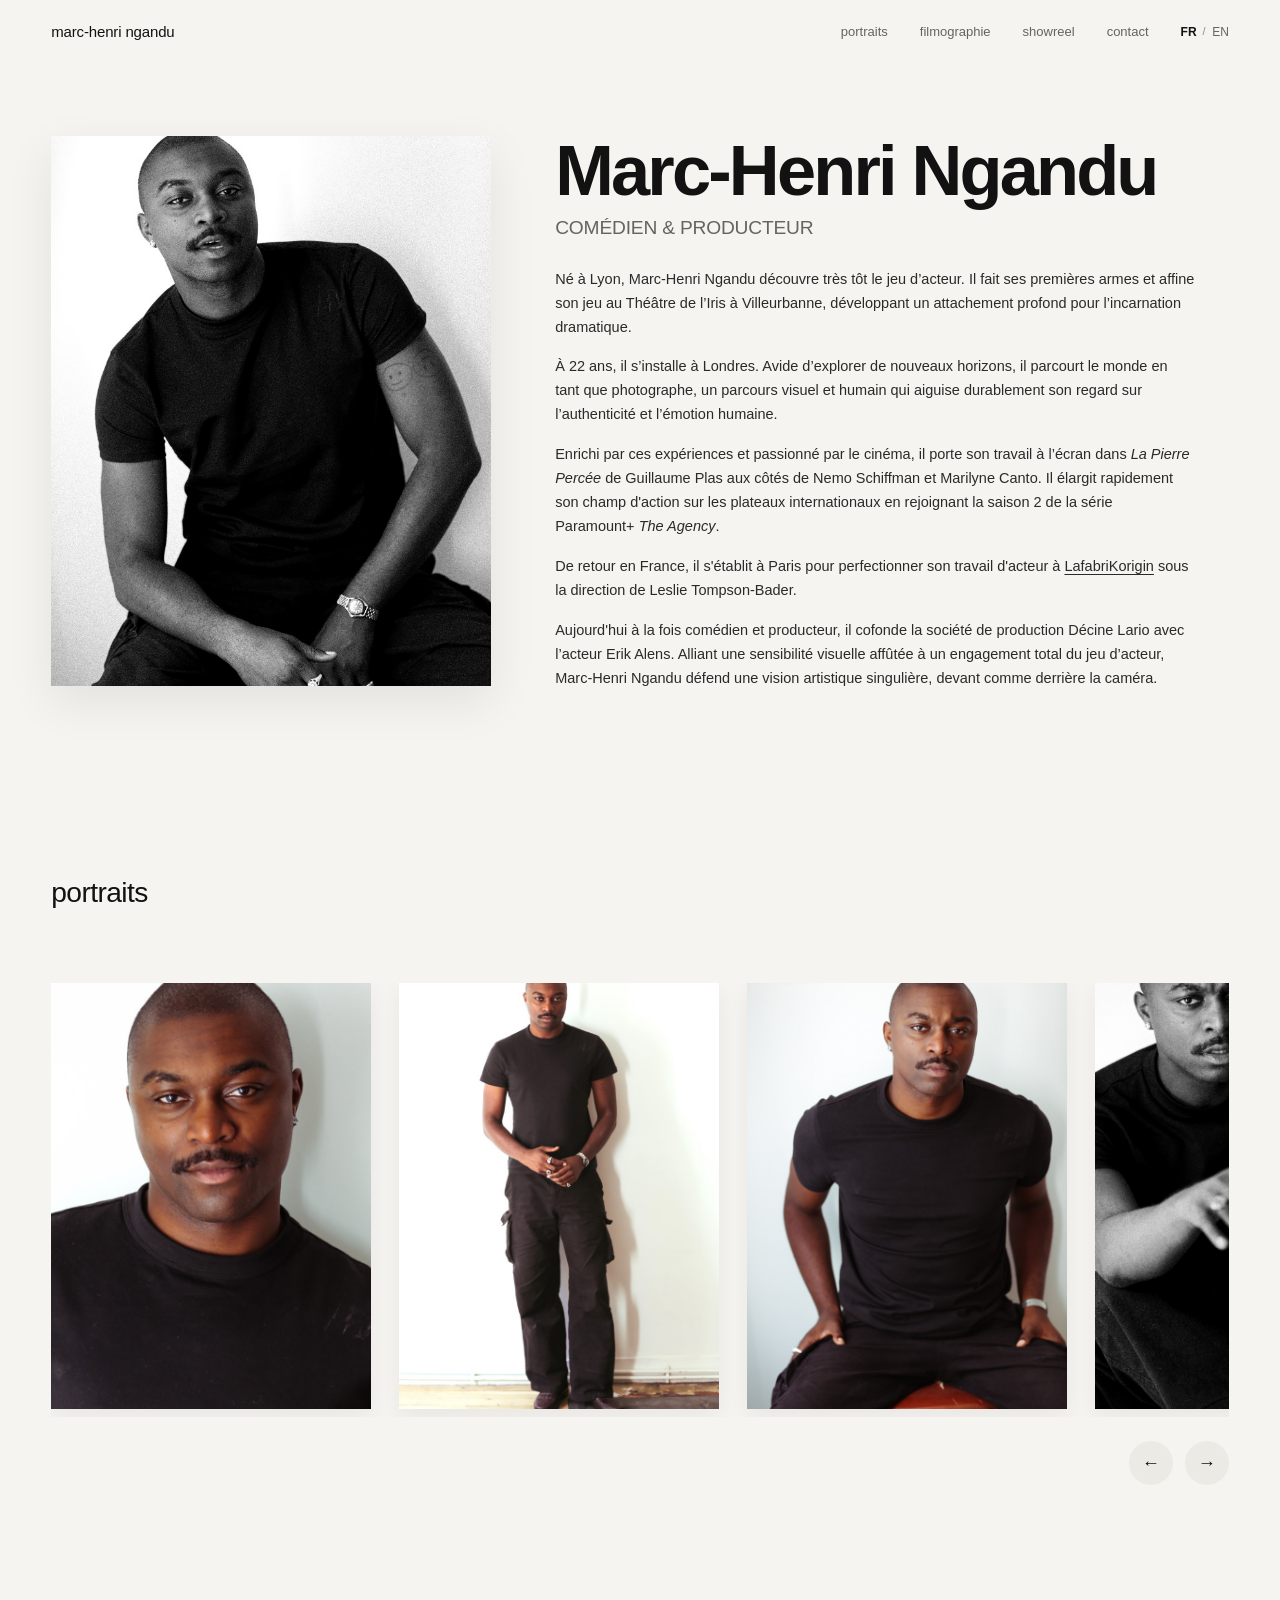
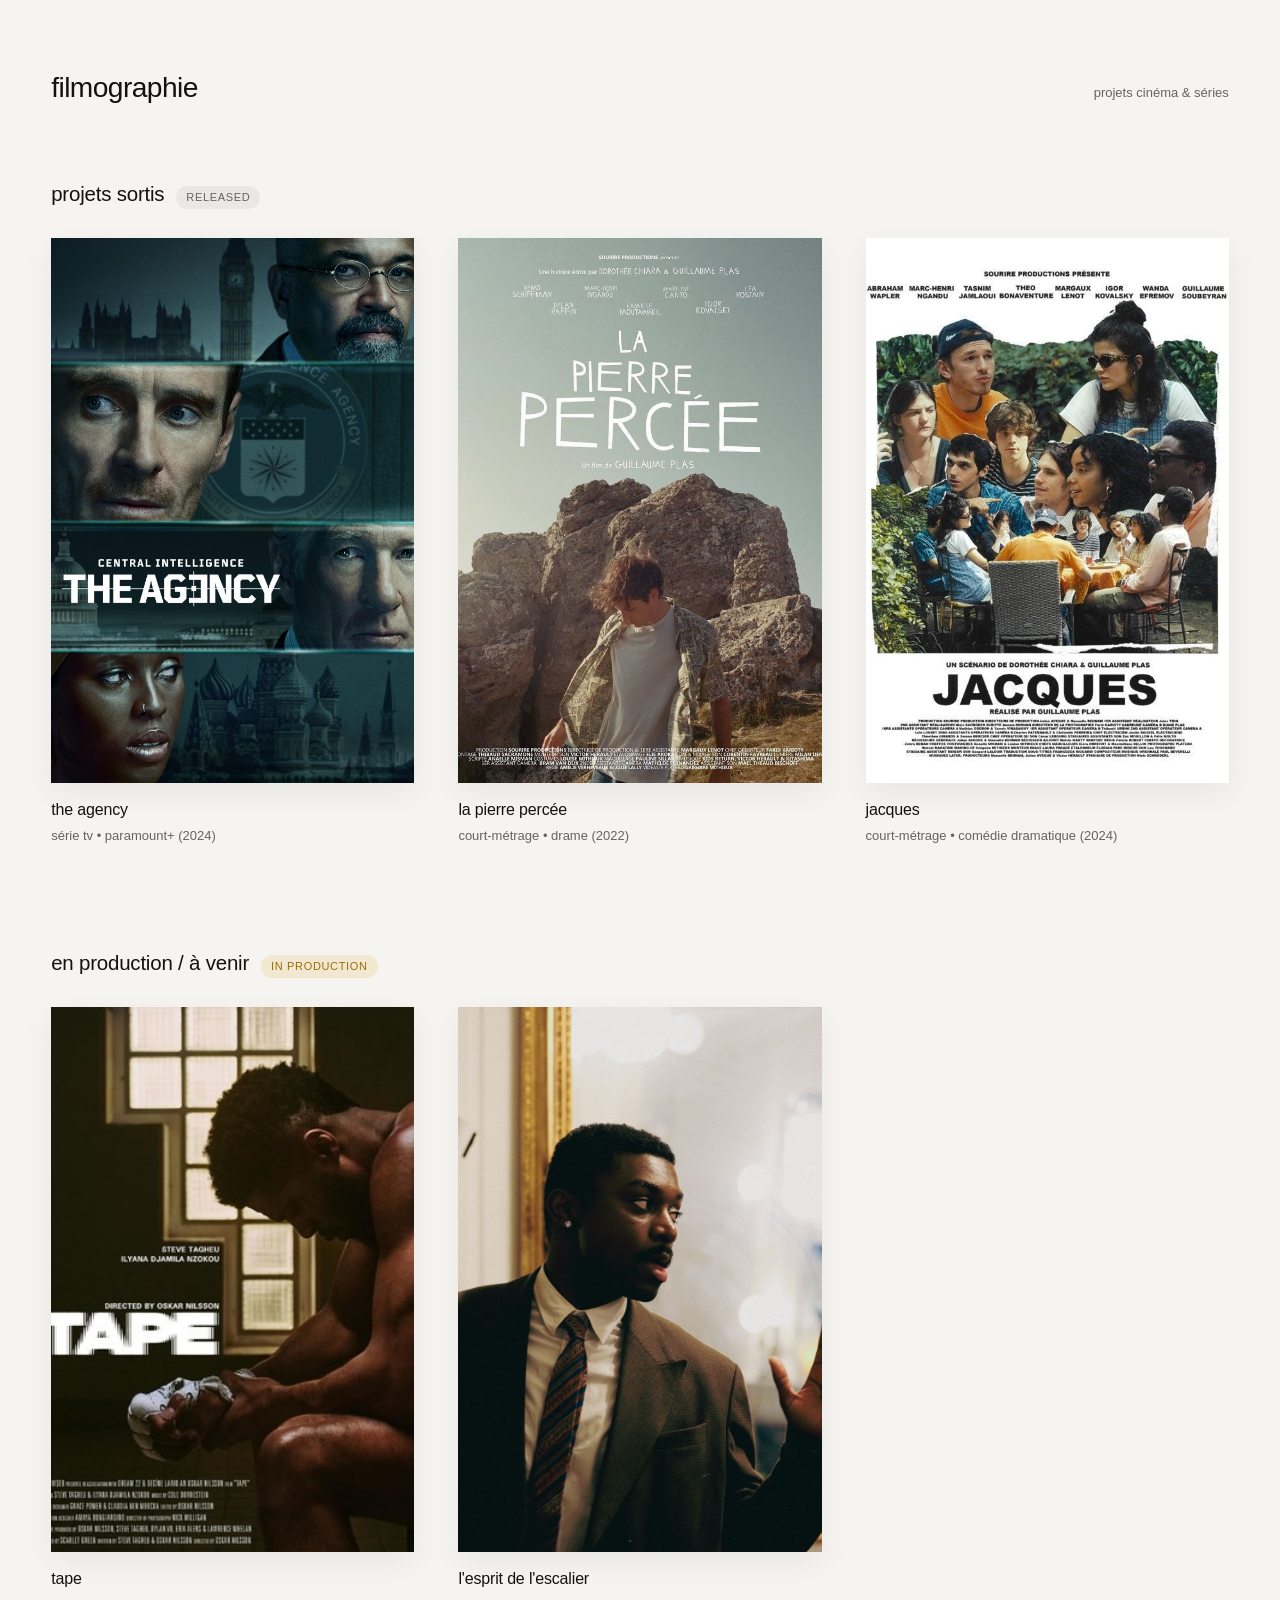
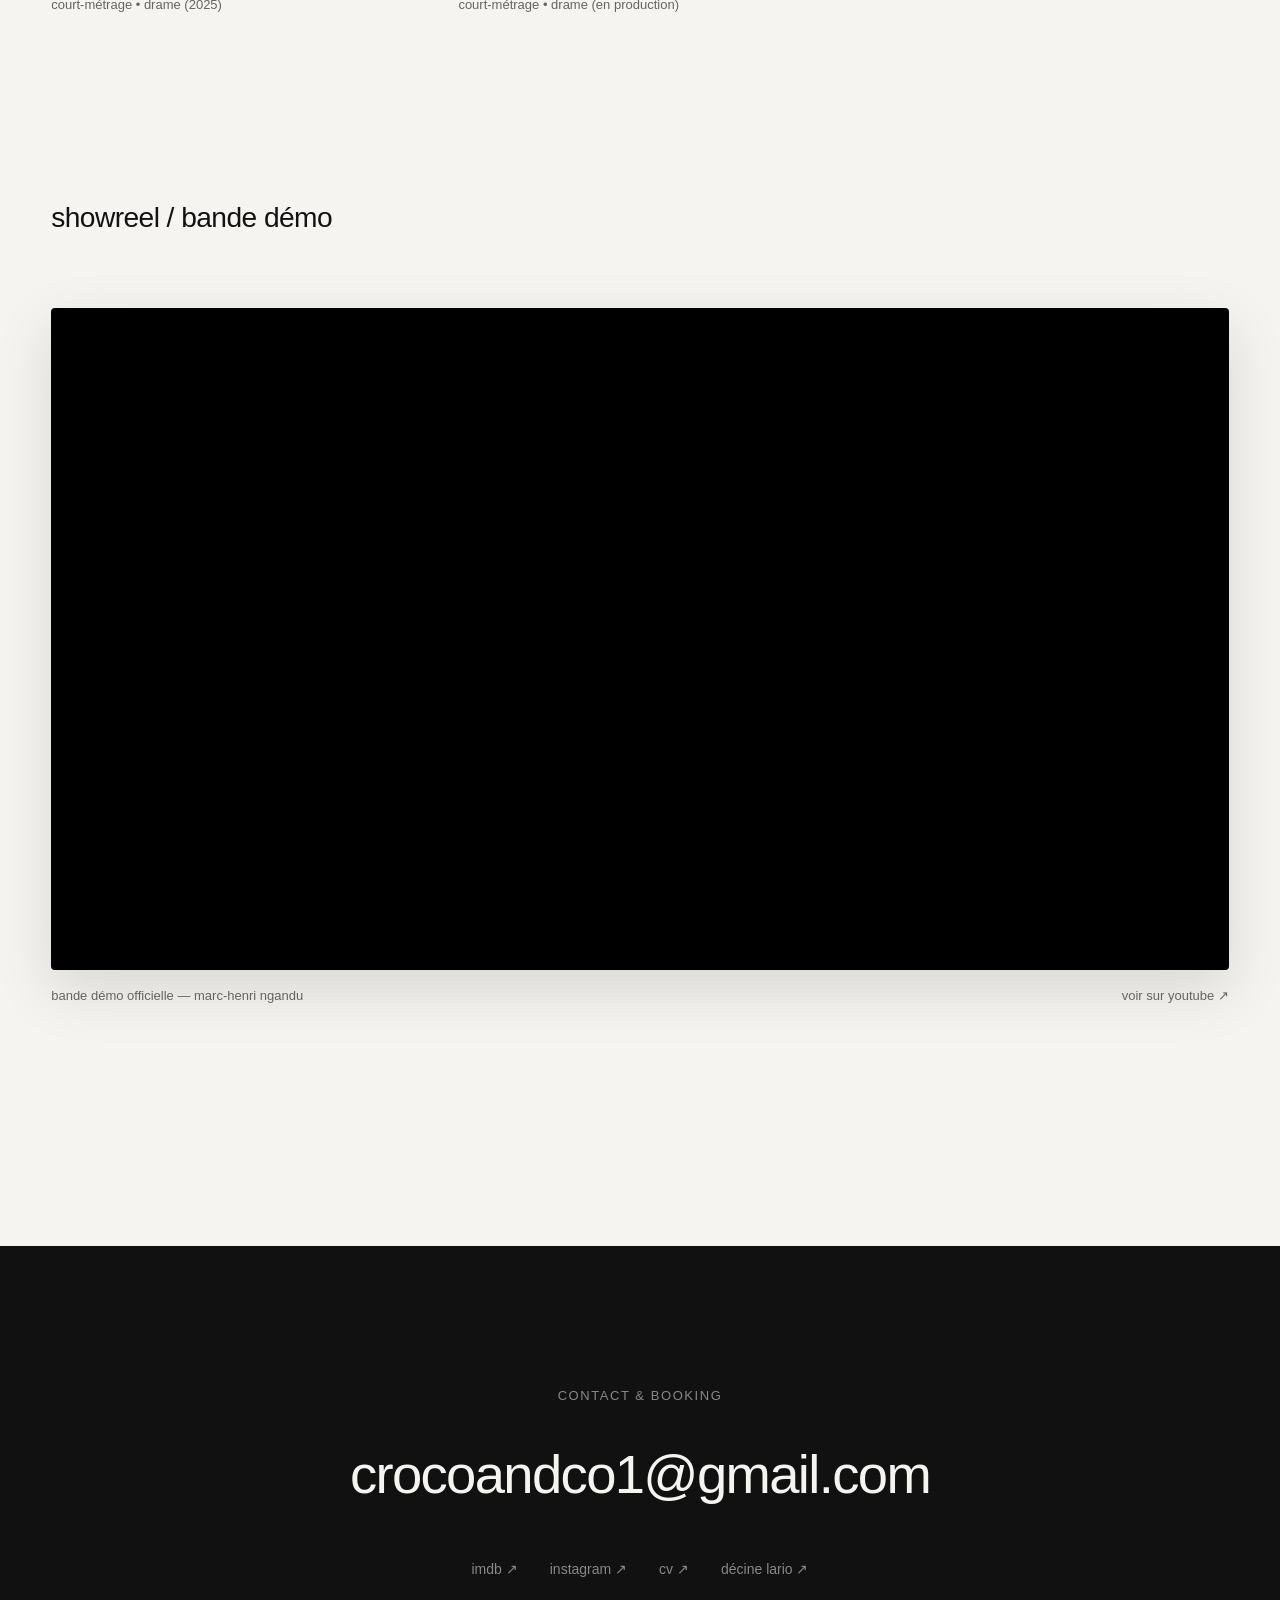
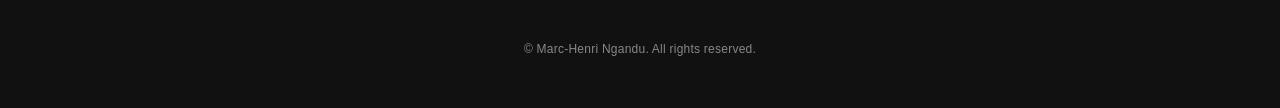
==== index.html @ 5924cd73 "feat: official portfolio Marc-Henri Ngandu - actor & producer" ====
<!DOCTYPE html>
<html lang="fr" dir="ltr">
<head>
  <meta charset="utf-8">
  <meta name="viewport" content="width=device-width, initial-scale=1">
  <title>Marc-Henri Ngandu — Actor &amp; Producer</title>
  <meta name="description" content="Official portfolio of Marc-Henri Ngandu, actor and producer. Based in Paris &amp; London. The Agency (Paramount+), La Pierre Percée, Jacques, Tape, L'esprit de l'escalier.">
  
  <link rel="icon" type="image/jpeg" href="assets/images/portrait-01.jpg">
  <link rel="stylesheet" href="styles.css">
</head>
<body id="top">

  <!-- ====================================================================
       1. NAVIGATION HEADER (Fixe, épurée, cinématique)
       ==================================================================== -->
  <header class="site-header">
    <div class="header-inner">
      <a href="#top" class="site-title">marc-henri ngandu</a>
      
      <nav class="header-nav">
        <a href="#portraits" class="nav-link" data-i18n="nav_portraits">portraits</a>
        <a href="#filmography" class="nav-link" data-i18n="nav_filmography">filmographie</a>
        <a href="#showreel" class="nav-link" data-i18n="nav_showreel">showreel</a>
        <a href="#contact" class="nav-link" data-i18n="nav_contact">contact</a>
        
        <!-- Sélecteur de langue FR / EN Desktop -->
        <div class="lang-switcher" aria-label="Choix de la langue">
          <button type="button" class="lang-btn is-active" id="langFr" aria-label="Passer en Français">FR</button>
          <span class="lang-sep">/</span>
          <button type="button" class="lang-btn" id="langEn" aria-label="Switch to English">EN</button>
        </div>

        <!-- Bouton Burger Mobile -->
        <button type="button" class="burger-menu-btn" id="burgerBtn" aria-label="Ouvrir le menu de navigation" aria-expanded="false">
          <span class="burger-line"></span>
          <span class="burger-line"></span>
          <span class="burger-line"></span>
        </button>
      </nav>
    </div>

    <!-- Menu Plein Écran Mobile (Fond noir texturé centré) -->
    <div class="mobile-nav-overlay" id="mobileNavOverlay" aria-hidden="true">
      <div class="mobile-nav-content">
        <a href="#portraits" class="mobile-nav-link" data-i18n="nav_portraits">portraits</a>
        <a href="#filmography" class="mobile-nav-link" data-i18n="nav_filmography">filmographie</a>
        <a href="#showreel" class="mobile-nav-link" data-i18n="nav_showreel">showreel</a>
        <a href="#contact" class="mobile-nav-link" data-i18n="nav_contact">contact</a>

        <div class="mobile-lang-box" aria-label="Choix de la langue mobile">
          <button type="button" class="mobile-lang-btn is-active" id="mobileLangFr">FR</button>
          <span style="color: rgba(255, 255, 255, 0.3);">/</span>
          <button type="button" class="mobile-lang-btn" id="mobileLangEn">EN</button>
        </div>
      </div>
    </div>
  </header>

  <main class="site-main">

    <!-- ====================================================================
         1. SECTION HERO / PORTRAIT & BIO (Split-Screen 2 colonnes Desktop)
         ==================================================================== -->
    <section class="hero-split-section" id="bio">
      
      <!-- Colonne gauche : Photo portrait principale 01 -->
      <div class="hero-portrait-col">
        <div class="hero-portrait-frame" id="heroMainPortrait" role="button" tabindex="0" aria-label="Agrandir le portrait en plein écran" data-full="assets/images/portrait-01.jpg">
          <img src="assets/images/portrait-01.jpg" alt="Marc-Henri Ngandu — Actor &amp; Producer">
          <span class="hero-portrait-hint" data-i18n="hint_zoom">agrandir ↗</span>
        </div>
      </div>

      <!-- Colonne droite : Titre, sous-titre & Biographie officielle -->
      <div class="hero-bio-col">
        <div class="hero-header-block">
          <h1 class="hero-main-title">Marc-Henri Ngandu</h1>
          <div class="hero-subtitle" id="heroSubtitle" data-i18n="hero_roles">Comédien &amp; Producteur</div>
        </div>

        <div class="hero-bio-text" id="bioTextBlock">
          <p>Né à Lyon, Marc-Henri Ngandu découvre très tôt le jeu d’acteur. Il fait ses premières armes et affine son jeu au Théâtre de l’Iris à Villeurbanne, développant un attachement profond pour l’incarnation dramatique.</p>
          <p>À 22 ans, il s’installe à Londres. Avide d’explorer de nouveaux horizons, il parcourt le monde en tant que photographe, un parcours visuel et humain qui aiguise durablement son regard sur l’authenticité et l’émotion humaine.</p>
          <p>Enrichi par ces expériences et passionné par le cinéma, il porte son travail à l’écran dans <em>La Pierre Percée</em> de Guillaume Plas aux côtés de Nemo Schiffman et Marilyne Canto. Il élargit rapidement son champ d'action sur les plateaux internationaux en rejoignant la saison 2 de la série Paramount+ <em>The Agency</em>.</p>
          <p>De retour en France, il s'établit à Paris pour perfectionner son travail d'acteur à <a href="https://lafabrikorigin.com/" target="_blank" rel="noopener" style="text-decoration: underline; text-underline-offset: 3px;">LafabriKorigin</a> sous la direction de Leslie Tompson-Bader.</p>
          <p>Aujourd'hui à la fois comédien et producteur, il cofonde la société de production Décine Lario avec l’acteur Erik Alens. Alliant une sensibilité visuelle affûtée à un engagement total du jeu d’acteur, Marc-Henri Ngandu défend une vision artistique singulière, devant comme derrière la caméra.</p>
        </div>
      </div>

    </section>

    <!-- ====================================================================
         2. SECTION GALERIE PORTRAITS (Carrousel / Slider horizontal interactif)
         ==================================================================== -->
    <section class="section-container" id="portraits">
      
      <div class="section-header">
        <h2 class="section-title" data-i18n="section_portraits">portraits</h2>
      </div>

      <div class="gallery-carousel-wrapper">
        <div class="carousel-viewport" id="carouselViewport" tabindex="0" role="region" aria-label="Carrousel de photos">
          <div class="carousel-track" id="carouselTrack">
            <!-- Photo 02 -->
            <div class="carousel-card" data-full="assets/images/portrait-02.jpg" role="button" tabindex="0" aria-label="Agrandir le portrait 02">
              <div class="carousel-card-img-box">
                <img src="assets/images/portrait-02.jpg" alt="Marc-Henri Ngandu — Portrait 02" loading="lazy">
              </div>
            </div>
            <!-- Photo 03 -->
            <div class="carousel-card" data-full="assets/images/portrait-03.jpg" role="button" tabindex="0" aria-label="Agrandir le portrait 03">
              <div class="carousel-card-img-box">
                <img src="assets/images/portrait-03.jpg" alt="Marc-Henri Ngandu — Portrait 03" loading="lazy">
              </div>
            </div>
            <!-- Photo 04 -->
            <div class="carousel-card" data-full="assets/images/portrait-04.jpg" role="button" tabindex="0" aria-label="Agrandir le portrait 04">
              <div class="carousel-card-img-box">
                <img src="assets/images/portrait-04.jpg" alt="Marc-Henri Ngandu — Portrait 04" loading="lazy">
              </div>
            </div>
            <!-- Photo 05 -->
            <div class="carousel-card" data-full="assets/images/portrait-05.jpg" role="button" tabindex="0" aria-label="Agrandir le portrait 05">
              <div class="carousel-card-img-box">
                <img src="assets/images/portrait-05.jpg" alt="Marc-Henri Ngandu — Portrait 05" loading="lazy">
              </div>
            </div>
            <!-- Photo 06 -->
            <div class="carousel-card" data-full="assets/images/portrait-06.jpg" role="button" tabindex="0" aria-label="Agrandir le portrait 06">
              <div class="carousel-card-img-box">
                <img src="assets/images/portrait-06.jpg" alt="Marc-Henri Ngandu — Portrait 06" loading="lazy">
              </div>
            </div>
            <!-- Photo 07 -->
            <div class="carousel-card" data-full="assets/images/portrait-07.jpg" role="button" tabindex="0" aria-label="Agrandir le portrait 07">
              <div class="carousel-card-img-box">
                <img src="assets/images/portrait-07.jpg" alt="Marc-Henri Ngandu — Portrait 07" loading="lazy">
              </div>
            </div>
            <!-- Photo 08 -->
            <div class="carousel-card" data-full="assets/images/portrait-08.jpg" role="button" tabindex="0" aria-label="Agrandir le portrait 08">
              <div class="carousel-card-img-box">
                <img src="assets/images/portrait-08.jpg" alt="Marc-Henri Ngandu — Portrait 08" loading="lazy">
              </div>
            </div>
            <!-- Photo 09 -->
            <div class="carousel-card" data-full="assets/images/portrait-09.jpg" role="button" tabindex="0" aria-label="Agrandir le portrait 09">
              <div class="carousel-card-img-box">
                <img src="assets/images/portrait-09.jpg" alt="Marc-Henri Ngandu — Portrait 09" loading="lazy">
              </div>
            </div>
            <!-- Photo 10 -->
            <div class="carousel-card" data-full="assets/images/portrait-10.jpg" role="button" tabindex="0" aria-label="Agrandir le portrait 10">
              <div class="carousel-card-img-box">
                <img src="assets/images/portrait-10.jpg" alt="Marc-Henri Ngandu — Portrait 10" loading="lazy">
              </div>
            </div>
            <!-- Photo 11 -->
            <div class="carousel-card" data-full="assets/images/portrait-11.jpg" role="button" tabindex="0" aria-label="Agrandir le portrait 11">
              <div class="carousel-card-img-box">
                <img src="assets/images/portrait-11.jpg" alt="Marc-Henri Ngandu — Portrait 11" loading="lazy">
              </div>
            </div>
            <!-- Photo 12 -->
            <div class="carousel-card" data-full="assets/images/portrait-12.jpg" role="button" tabindex="0" aria-label="Agrandir le portrait 12">
              <div class="carousel-card-img-box">
                <img src="assets/images/portrait-12.jpg" alt="Marc-Henri Ngandu — Portrait 12" loading="lazy">
              </div>
            </div>
            <!-- Photo 13 -->
            <div class="carousel-card" data-full="assets/images/portrait-13.jpg" role="button" tabindex="0" aria-label="Agrandir le portrait 13">
              <div class="carousel-card-img-box">
                <img src="assets/images/portrait-13.jpg" alt="Marc-Henri Ngandu — Portrait 13" loading="lazy">
              </div>
            </div>
            <!-- Photo 14 -->
            <div class="carousel-card" data-full="assets/images/portrait-14.jpg" role="button" tabindex="0" aria-label="Agrandir le portrait 14">
              <div class="carousel-card-img-box">
                <img src="assets/images/portrait-14.jpg" alt="Marc-Henri Ngandu — Portrait 14" loading="lazy">
              </div>
            </div>
            <!-- Photo 15 -->
            <div class="carousel-card" data-full="assets/images/portrait-15.jpg" role="button" tabindex="0" aria-label="Agrandir le portrait 15">
              <div class="carousel-card-img-box">
                <img src="assets/images/portrait-15.jpg" alt="Marc-Henri Ngandu — Portrait 15" loading="lazy">
              </div>
            </div>
          </div>
        </div>

        <!-- Contrôles du Carrousel : Flèches discrètes -->
        <div class="carousel-controls-bar">
          <div class="carousel-buttons">
            <button type="button" class="carousel-btn" id="carouselPrevBtn" aria-label="Photo précédente">←</button>
            <button type="button" class="carousel-btn" id="carouselNextBtn" aria-label="Photo suivante">→</button>
          </div>
        </div>
      </div>

    </section>

    <!-- ====================================================================
         3. SECTION PROJETS / FILMOGRAPHIE (Released / In Production)
         ==================================================================== -->
    <section class="section-container" id="filmography">
      
      <div class="section-header">
        <h2 class="section-title" data-i18n="section_filmography">filmographie</h2>
        <span class="section-subtitle" data-i18n="subtitle_filmography">projets cinéma &amp; séries</span>
      </div>

      <div class="filmography-subsections">

        <!-- 3.A PROJETS SORTIS (RELEASED) -->
        <div class="film-subsection">
          <div class="film-subsection-header">
            <h3 class="film-subsection-title" data-i18n="group_released">projets sortis</h3>
            <span class="film-subsection-badge">released</span>
          </div>

          <div class="projects-grid">
            
            <!-- Projet 1 : The Agency -->
            <article class="project-card" 
                     data-id="the-agency"
                     data-full="assets/images/the-agency.jpg"
                     role="button"
                     tabindex="0"
                     aria-label="Ouvrir les détails de The Agency">
              <div class="project-poster-wrap">
                <img src="assets/images/the-agency.jpg" alt="The Agency — Paramount+" loading="lazy">
                <div class="project-card-overlay">
                  <span class="project-overlay-view-btn" data-i18n="view_project">détails du projet ↗</span>
                </div>
              </div>
              <div class="project-card-info">
                <h4 class="project-card-title">the agency</h4>
                <div class="project-card-meta" data-i18n="agency_meta">série tv • paramount+ (2024)</div>
              </div>
            </article>

            <!-- Projet 2 : La Pierre Percée -->
            <article class="project-card" 
                     data-id="la-pierre-percee"
                     data-full="assets/images/la-pierre-percee.jpg"
                     role="button"
                     tabindex="0"
                     aria-label="Ouvrir les détails de La Pierre Percée">
              <div class="project-poster-wrap">
                <img src="assets/images/la-pierre-percee.jpg" alt="La Pierre Percée — Guillaume Plas" loading="lazy">
                <div class="project-card-overlay">
                  <span class="project-overlay-view-btn" data-i18n="view_project">détails du projet ↗</span>
                </div>
              </div>
              <div class="project-card-info">
                <h4 class="project-card-title">la pierre percée</h4>
                <div class="project-card-meta" data-i18n="pierre_meta">court-métrage • drame (2022)</div>
              </div>
            </article>

            <!-- Projet 3 : Jacques -->
            <article class="project-card" 
                     data-id="jacques"
                     data-full="assets/images/jacques.jpg"
                     role="button"
                     tabindex="0"
                     aria-label="Ouvrir les détails de Jacques">
              <div class="project-poster-wrap">
                <img src="assets/images/jacques.jpg" alt="Jacques — Guillaume Plas" loading="lazy">
                <div class="project-card-overlay">
                  <span class="project-overlay-view-btn" data-i18n="view_project">détails du projet ↗</span>
                </div>
              </div>
              <div class="project-card-info">
                <h4 class="project-card-title">jacques</h4>
                <div class="project-card-meta" data-i18n="jacques_meta">court-métrage • comédie dramatique (2024)</div>
              </div>
            </article>

          </div>
        </div>

        <!-- 3.B PROJETS EN PRODUCTION (IN PRODUCTION / À VENIR) -->
        <div class="film-subsection">
          <div class="film-subsection-header">
            <h3 class="film-subsection-title" data-i18n="group_in_prod">en production / à venir</h3>
            <span class="film-subsection-badge badge-in-prod">in production</span>
          </div>

          <div class="projects-grid">

            <!-- Projet 4 : Tape -->
            <article class="project-card" 
                     data-id="tape"
                     data-full="assets/images/tape.jpg"
                     role="button"
                     tabindex="0"
                     aria-label="Ouvrir les détails de Tape">
              <div class="project-poster-wrap">
                <img src="assets/images/tape.jpg" alt="Tape — Oskar Nilsson" loading="lazy">
                <div class="project-card-overlay">
                  <span class="project-overlay-view-btn" data-i18n="view_project">détails du projet ↗</span>
                </div>
              </div>
              <div class="project-card-info">
                <h4 class="project-card-title">tape</h4>
                <div class="project-card-meta" data-i18n="tape_meta">court-métrage • drame (2025)</div>
              </div>
            </article>

            <!-- Projet 5 : L'esprit de l'escalier -->
            <article class="project-card" 
                     data-id="esprit-escalier"
                     data-full="assets/images/affiche-esprit-de-escalier.jpg"
                     role="button"
                     tabindex="0"
                     aria-label="Ouvrir les détails de L'esprit de l'escalier">
              <div class="project-poster-wrap">
                <img src="assets/images/affiche-esprit-de-escalier.jpg" alt="L'esprit de l'escalier — Ulysse Josselin" loading="lazy">
                <div class="project-card-overlay">
                  <span class="project-overlay-view-btn" data-i18n="view_project">détails du projet ↗</span>
                </div>
              </div>
              <div class="project-card-info">
                <h4 class="project-card-title">l'esprit de l'escalier</h4>
                <div class="project-card-meta" data-i18n="esprit_meta">court-métrage • drame (en production)</div>
              </div>
            </article>

          </div>
        </div>

      </div>

    </section>

    <!-- ====================================================================
         4. SECTION SHOWREEL / BANDE DÉMO (Lecteur vidéo 16:9 responsive)
         ==================================================================== -->
    <section class="section-container" id="showreel">
      
      <div class="section-header">
        <h2 class="section-title" data-i18n="section_showreel">showreel / bande démo</h2>
      </div>

      <div class="showreel-container">
        <div class="showreel-frame">
          <iframe 
            src="https://www.youtube-nocookie.com/embed/iYLkJ9MBk0Y?controls=1&modestbranding=1&rel=0" 
            title="Marc-Henri Ngandu — Showreel / Bande Démo" 
            allow="accelerometer; autoplay; clipboard-write; encrypted-media; gyroscope; picture-in-picture" 
            allowfullscreen>
          </iframe>
        </div>
        <div class="showreel-caption">
          <span data-i18n="showreel_sub">bande démo officielle — marc-henri ngandu</span>
          <a href="https://www.youtube.com/watch?v=iYLkJ9MBk0Y" target="_blank" rel="noopener" data-i18n="view_youtube">voir sur youtube ↗</a>
        </div>
      </div>

    </section>

  </main>

  <!-- ====================================================================
       5. PIED DE PAGE / CONTACT (Footer Contrasté & Minimaliste)
       ==================================================================== -->
  <footer class="site-footer" id="contact">
    <div class="footer-inner-centered">
      
      <div class="footer-contact-title" data-i18n="footer_contact">contact &amp; booking</div>
      
      <a href="mailto:crocoandco1@gmail.com" class="footer-email-link">crocoandco1@gmail.com</a>
      
      <div class="footer-social-links">
        <a href="https://www.imdb.com/fr/name/nm13514283/" target="_blank" rel="noopener" class="footer-social-link">imdb ↗</a>
        <a href="https://www.instagram.com/marckenrii" target="_blank" rel="noopener" class="footer-social-link">instagram ↗</a>
        <a href="assets/cv-marc-henri-ngandu-fr.pdf" target="_blank" rel="noopener" class="footer-social-link" id="footerCvLink" data-i18n="footer_cv">cv ↗</a>
        <a href="https://decinelario.com" target="_blank" rel="noopener" class="footer-social-link">décine lario ↗</a>
      </div>

      <div class="footer-copyright">
        © Marc-Henri Ngandu. All rights reserved.
      </div>

    </div>
  </footer>

  <!-- ====================================================================
       MODAL / DRAWER LATÉRAL DE PROJET (Détails complets au clic)
       ==================================================================== -->
  <div class="project-drawer-overlay" id="projectDrawerOverlay" aria-hidden="true">
    <aside class="project-drawer" id="projectDrawer" role="dialog" aria-modal="true" aria-labelledby="drawerTitle">
      
      <div class="drawer-header">
        <span class="drawer-status-tag" id="drawerBadge">released</span>
        <button type="button" class="drawer-close-btn" id="drawerCloseBtn" aria-label="Fermer le volet">
          <span>✕</span>
          <span data-i18n="close_btn">fermer</span>
        </button>
      </div>

      <div class="drawer-content">
        <div class="drawer-poster-frame">
          <img src="" alt="" id="drawerImg">
        </div>

        <div>
          <h3 class="drawer-title" id="drawerTitle">the agency</h3>
        </div>

        <div class="drawer-details-list">
          <div class="drawer-detail-item">
            <span class="drawer-detail-label" data-i18n="label_role">rôle / personnage</span>
            <span class="drawer-detail-value" id="drawerRole"></span>
          </div>

          <div class="drawer-detail-item">
            <span class="drawer-detail-label" data-i18n="label_format">format &amp; genre</span>
            <span class="drawer-detail-value" id="drawerFormat"></span>
          </div>

          <div class="drawer-detail-item">
            <span class="drawer-detail-label" data-i18n="label_director">réalisation &amp; prod.</span>
            <span class="drawer-detail-value" id="drawerDirector"></span>
          </div>

          <div class="drawer-detail-item">
            <span class="drawer-detail-label" data-i18n="label_cast">distribution</span>
            <span class="drawer-detail-value" id="drawerCast"></span>
          </div>

          <div class="drawer-detail-item">
            <span class="drawer-detail-label" data-i18n="label_status">statut / sortie</span>
            <span class="drawer-detail-value" id="drawerStatus"></span>
          </div>
        </div>

        <div class="drawer-synopsis-section">
          <div class="drawer-synopsis-label" data-i18n="label_synopsis">synopsis &amp; note</div>
          <p class="drawer-synopsis-text" id="drawerSynopsis"></p>
        </div>
      </div>

    </aside>
  </div>

  <!-- ====================================================================
       PHOTO LIGHTBOX MODAL (Plein écran épuré avec croix de fermeture et navigation carrousel)
       ==================================================================== -->
  <div class="photo-lightbox-modal" id="photoLightboxModal" aria-hidden="true">
    <button type="button" class="photo-lightbox-close-btn" id="closePhotoLightboxBtn" aria-label="Fermer la photo">
      <svg width="24" height="24" viewBox="0 0 24 24" fill="none" stroke="currentColor" stroke-width="1.8" stroke-linecap="round" stroke-linejoin="round">
        <line x1="18" y1="6" x2="6" y2="18"></line>
        <line x1="6" y1="6" x2="18" y2="18"></line>
      </svg>
    </button>

    <!-- Boutons Flèches Précédent / Suivant (affichés uniquement pour le carrousel) -->
    <button type="button" class="photo-lightbox-nav-btn photo-lightbox-prev-btn" id="lightboxPrevBtn" aria-label="Photo précédente">←</button>
    <button type="button" class="photo-lightbox-nav-btn photo-lightbox-next-btn" id="lightboxNextBtn" aria-label="Photo suivante">→</button>

    <div class="photo-lightbox-content" id="photoLightboxContent">
      <img src="" alt="Marc-Henri Ngandu" class="photo-lightbox-img" id="photoLightboxImg">
    </div>
  </div>

  <!-- Interaction Scripts & Multilingue (FR / EN) -->
  <script>
    document.addEventListener("DOMContentLoaded", () => {

      // ----------------------------------------------------
      // ÉLÉMENTS DU DOM
      // ----------------------------------------------------
      const drawerOverlay = document.getElementById("projectDrawerOverlay");
      const drawerCloseBtn = document.getElementById("drawerCloseBtn");
      const drawerImg = document.getElementById("drawerImg");
      const drawerTitle = document.getElementById("drawerTitle");
      const drawerRole = document.getElementById("drawerRole");
      const drawerFormat = document.getElementById("drawerFormat");
      const drawerDirector = document.getElementById("drawerDirector");
      const drawerCast = document.getElementById("drawerCast");
      const drawerStatus = document.getElementById("drawerStatus");
      const drawerBadge = document.getElementById("drawerBadge");
      const drawerSynopsis = document.getElementById("drawerSynopsis");

      const photoLightboxModal = document.getElementById("photoLightboxModal");
      const photoLightboxImg = document.getElementById("photoLightboxImg");
      const closePhotoLightboxBtn = document.getElementById("closePhotoLightboxBtn");

      let activeProjectId = null;

      // ----------------------------------------------------
      // DONNÉES BILINGUES (FR / EN)
      // ----------------------------------------------------
      const TRANSLATIONS = {
        fr: {
          hero_roles: "Comédien & Producteur",
          nav_portraits: "portraits",
          nav_filmography: "filmographie",
          nav_showreel: "showreel",
          nav_contact: "contact",
          hint_zoom: "agrandir ↗",
          section_portraits: "portraits",
          section_filmography: "filmographie",
          subtitle_filmography: "projets cinéma & séries",
          group_released: "projets sortis",
          group_in_prod: "en production / à venir",
          view_project: "détails du projet ↗",
          section_showreel: "showreel / bande démo",
          showreel_sub: "bande démo officielle — marc-henri ngandu",
          view_youtube: "voir sur youtube ↗",
          footer_contact: "contact & booking",
          footer_cv: "cv ↗",
          cv_href: "assets/cv-marc-henri-ngandu-fr.pdf",
          close_btn: "fermer",
          label_role: "rôle / personnage",
          label_format: "format & genre",
          label_director: "réalisation & prod.",
          label_cast: "distribution",
          label_status: "statut / sortie",
          label_synopsis: "synopsis & note",
          agency_meta: "série tv • paramount+ (2024)",
          pierre_meta: "court-métrage • drame (2022)",
          jacques_meta: "court-métrage • comédie dramatique (2024)",
          tape_meta: "court-métrage • drame (2025)",
          esprit_meta: "court-métrage • drame (en production)",
          bio_paragraphs: [
            "Né à Lyon, Marc-Henri Ngandu découvre très tôt le jeu d’acteur. Il fait ses premières armes et affine son jeu au Théâtre de l’Iris à Villeurbanne, développant un attachement profond pour l’incarnation dramatique.",
            "À 22 ans, il s’installe à Londres. Avide d’explorer de nouveaux horizons, il parcourt le monde en tant que photographe, un parcours visuel et humain qui aiguise durablement son regard sur l’authenticité et l’émotion humaine.",
            "Enrichi par ces expériences et passionné par le cinéma, il porte son travail à l’écran dans <em>La Pierre Percée</em> de Guillaume Plas aux côtés de Nemo Schiffman et Marilyne Canto. Il élargit rapidement son champ d'action sur les plateaux internationaux en rejoignant la saison 2 de la série Paramount+ <em>The Agency</em>.",
            "De retour en France, il s'établit à Paris pour perfectionner son travail d'acteur à <a href='https://lafabrikorigin.com/' target='_blank' rel='noopener' style='text-decoration: underline; text-underline-offset: 3px;'>LafabriKorigin</a> sous la direction de Leslie Tompson-Bader.",
            "Aujourd'hui à la fois comédien et producteur, il cofonde la société de production Décine Lario avec l’acteur Erik Alens. Alliant une sensibilité visuelle affûtée à un engagement total du jeu d’acteur, Marc-Henri Ngandu défend une vision artistique singulière, devant comme derrière la caméra."
          ]
        },
        en: {
          hero_roles: "Actor & Producer",
          nav_portraits: "portraits",
          nav_filmography: "filmography",
          nav_showreel: "showreel",
          nav_contact: "contact",
          hint_zoom: "expand ↗",
          section_portraits: "portraits",
          section_filmography: "filmography",
          subtitle_filmography: "film & television projects",
          group_released: "released projects",
          group_in_prod: "in production / upcoming",
          view_project: "project details ↗",
          section_showreel: "showreel / demo reel",
          showreel_sub: "official demo reel — marc-henri ngandu",
          view_youtube: "watch on youtube ↗",
          footer_contact: "contact & booking",
          footer_cv: "resume ↗",
          cv_href: "assets/resume-marc-henri-ngandu-en.pdf",
          close_btn: "close",
          label_role: "role / character",
          label_format: "format & genre",
          label_director: "director & prod.",
          label_cast: "cast",
          label_status: "status / release",
          label_synopsis: "synopsis & director's note",
          agency_meta: "tv series • paramount+ (2024)",
          pierre_meta: "short film • drama (2022)",
          jacques_meta: "short film • dramatic comedy (2024)",
          tape_meta: "short film • drama (2025)",
          esprit_meta: "short film • drama (in production)",
          bio_paragraphs: [
            "Born in Lyon, France, Marc-Henri Ngandu discovered the performing arts at an early age. He took his first steps and refined his craft at the Théâtre de l’Iris in Villeurbanne, developing a deep devotion to dramatic storytelling and performance.",
            "At the age of 22, he moved to London. Eager to explore new perspectives, he traveled the world working as a photographer, a visual and human journey that permanently sharpened his eye for authenticity and human emotion.",
            "Enriched by these experiences and fueled by a passion for cinema, he brought his craft to the screen in Guillaume Plas’s <em>La Pierre Percée</em>, starring alongside Nemo Schiffman and Marilyne Canto. He quickly expanded his reach to international sets by joining Season 2 of the Paramount+ series <em>The Agency</em>.",
            "Upon returning to France, he based himself in Paris to further hone his acting at <a href='https://lafabrikorigin.com/' target='_blank' rel='noopener' style='text-decoration: underline; text-underline-offset: 3px;'>LafabriKorigin</a> under the mentorship of Leslie Tompson-Bader.",
            "Now both an actor and producer, he co-founded the production company Décine Lario with fellow actor Erik Alens. Blending his keen visual sensibility with dedicated screen craft, Marc-Henri Ngandu champions a distinct artistic vision, both in front of and behind the camera."
          ]
        }
      };

      // DONNÉES DES PROJETS
      const PROJECTS_DATA = {
        "the-agency": {
          fr: {
            title: "The Agency",
            role: "AU Soldier (2 épisodes)",
            format: "Série TV (Saison 2) • Drame, Thriller, Espionnage",
            director: "Paramount+ / Showtime • George Clooney & Grant Heslov",
            cast: "Michael Fassbender, Richard Gere, Jeffrey Wright, Jodie Turner-Smith, Marc-Henri Ngandu",
            status: "Sorti en 2024",
            badge: "Released",
            synopsis: "Suivez un monde d'intrigues et de subterfuges encore plus profonds, avec des personnages qui mènent leurs propres batailles tout en luttant contre des menaces existentielles pour la nation et le monde."
          },
          en: {
            title: "The Agency",
            role: "AU Soldier (2 episodes)",
            format: "TV Series (Season 2) • Drama, Thriller, Espionage",
            director: "Paramount+ / Showtime • George Clooney & Grant Heslov",
            cast: "Michael Fassbender, Richard Gere, Jeffrey Wright, Jodie Turner-Smith, Marc-Henri Ngandu",
            status: "Released in 2024",
            badge: "Released",
            synopsis: "Follow a deeper world of intrigue and subterfuge, where characters fight their own battles while confronting existential threats to the nation and the world."
          }
        },
        "la-pierre-percee": {
          fr: {
            title: "La Pierre Percée",
            role: "Joseph (rôle principal)",
            format: "Court-métrage (24 min) • Drame",
            director: "Réal. Guillaume Plas • Sourire Productions",
            cast: "Nemo Schiffman, Marilyne Canto, Marc-Henri Ngandu",
            status: "Sorti en 2022",
            badge: "Released",
            synopsis: "Après une année passée à Paris, Slim, ayant raté ses concours, se voit forcé de rentrer dans son petit village en Isère. Il y retrouve Joseph, son meilleur ami, qui a mal vécu le départ de ce dernier. Les retrouvailles sont difficiles. Sous la chaleur de l’été, entre les non-dits et les rêves déçus, la tension monte."
          },
          en: {
            title: "La Pierre Percée",
            role: "Joseph (Lead Role)",
            format: "Short Film (24 min) • Drama",
            director: "Dir. Guillaume Plas • Sourire Productions",
            cast: "Nemo Schiffman, Marilyne Canto, Marc-Henri Ngandu",
            status: "Released in 2022",
            badge: "Released",
            synopsis: "After a year in Paris and failing his entrance exams, Slim is forced to return to his small village in Isère. There he reunites with Joseph, his best friend, who took his departure poorly. Reunions prove difficult. In the summer heat, unspoken grievances and broken ambitions make tensions mount."
          }
        },
        "jacques": {
          fr: {
            title: "Jacques",
            role: "Paul",
            format: "Court-métrage • Comédie dramatique",
            director: "Réal. Guillaume Plas • Sourire Productions",
            cast: "Marc-Henri Ngandu, Théo Augier, Abraham Wapler, Tasnim Jamlaoui, Margaux Lenot, Igor Kovalsky, Wanda Efremov, Guillaume Soubeyran",
            status: "Sorti en 2024",
            badge: "Released",
            synopsis: "Une bande de jeunes se retrouve le temps d’un week-end pour avancer sur leurs projets respectifs dans le milieu du cinéma. Quand l’un d’entre eux reçoit une réponse positive d’une bourse pour développer son projet, l’équilibre déjà instable des relations va s’effondrer."
          },
          en: {
            title: "Jacques",
            role: "Paul",
            format: "Short Film • Dramatic Comedy",
            director: "Dir. Guillaume Plas • Sourire Productions",
            cast: "Marc-Henri Ngandu, Théo Augier, Abraham Wapler, Tasnim Jamlaoui, Margaux Lenot, Igor Kovalsky, Wanda Efremov, Guillaume Soubeyran",
            status: "Released in 2024",
            badge: "Released",
            synopsis: "A close circle of young filmmakers gathers for a weekend to work on their respective cinema projects. When one receives funding approval for his script, fragile balances collapse under underlying rivalry and ambition."
          }
        },
        "tape": {
          fr: {
            title: "Tape",
            role: "Sous Chef",
            format: "Court-métrage • Drame",
            director: "Réal. Oskar Nilsson • Path 22 & ill Advised / Décine Lario",
            cast: "Marc-Henri Ngandu, Steve Tagheu, Ilyana Djamila Nzokou",
            status: "En production (2025)",
            badge: "In Production",
            synopsis: "Un père célibataire qui se prépare à défendre son titre de champion du monde de kick-boxing va tout risquer pour une audition qui pourrait changer sa vie."
          },
          en: {
            title: "Tape",
            role: "Sous Chef",
            format: "Short Film • Drama",
            director: "Dir. Oskar Nilsson • Path 22 & ill Advised / Décine Lario",
            cast: "Marc-Henri Ngandu, Steve Tagheu, Ilyana Djamila Nzokou",
            status: "In Production (2025)",
            badge: "In Production",
            synopsis: "A single father preparing to defend his world kick-boxing champion title risks everything for a life-altering casting audition."
          }
        },
        "esprit-escalier": {
          fr: {
            title: "L'esprit de l'escalier",
            role: "Oscar",
            format: "Court-métrage • Drame",
            director: "Réal. Ulysse Josselin",
            cast: "Marc-Henri Ngandu, Margaux Lenot, Galice Cassagnes, Alix Gavoille",
            status: "En production",
            badge: "In Production",
            synopsis: "Le temps d'une nuit, dans un vaste appartement parisien, une bande de potes issus d'un milieu privilégié se retrouve pour une soirée où tout semble permis : ironie, provocations, faux débats politiques et règlements de comptes."
          },
          en: {
            title: "L'esprit de l'escalier",
            role: "Oscar",
            format: "Short Film • Drama",
            director: "Dir. Ulysse Josselin",
            cast: "Marc-Henri Ngandu, Margaux Lenot, Galice Cassagnes, Alix Gavoille",
            status: "In Production",
            badge: "In Production",
            synopsis: "Over the course of a night in a sprawling Parisian apartment, a circle of friends from privileged backgrounds gather for an evening where everything seems permitted: irony, provocations, mock political debates, and settling scores."
          }
        }
      };

      let currentLang = "fr";

      function populateDrawer(projId) {
        const dataGroup = PROJECTS_DATA[projId];
        if (!dataGroup) return;
        const data = dataGroup[currentLang] || dataGroup.fr;

        if (drawerTitle) drawerTitle.textContent = data.title;
        if (drawerRole) drawerRole.textContent = data.role;
        if (drawerFormat) drawerFormat.textContent = data.format;
        if (drawerDirector) drawerDirector.textContent = data.director;
        if (drawerCast) drawerCast.textContent = data.cast;
        if (drawerStatus) drawerStatus.textContent = data.status;
        if (drawerBadge) drawerBadge.textContent = data.badge;
        if (drawerSynopsis) drawerSynopsis.textContent = data.synopsis;
      }

      function setLanguage(lang) {
        currentLang = lang;
        document.documentElement.lang = lang;

        const btnFr = document.getElementById("langFr");
        const btnEn = document.getElementById("langEn");
        const mBtnFr = document.getElementById("mobileLangFr");
        const mBtnEn = document.getElementById("mobileLangEn");
        if (btnFr && btnEn) {
          if (lang === "fr") {
            btnFr.classList.add("is-active");
            btnEn.classList.remove("is-active");
            if (mBtnFr && mBtnEn) {
              mBtnFr.classList.add("is-active");
              mBtnEn.classList.remove("is-active");
            }
          } else {
            btnEn.classList.add("is-active");
            btnFr.classList.remove("is-active");
            if (mBtnFr && mBtnEn) {
              mBtnEn.classList.add("is-active");
              mBtnFr.classList.remove("is-active");
            }
          }
        }

        const dict = TRANSLATIONS[lang];
        document.querySelectorAll("[data-i18n]").forEach(el => {
          const key = el.getAttribute("data-i18n");
          if (dict[key]) {
            el.textContent = dict[key];
          }
        });

        const bioContainer = document.getElementById("bioTextBlock");
        if (bioContainer && dict.bio_paragraphs) {
          bioContainer.innerHTML = dict.bio_paragraphs.map(p => `<p>${p}</p>`).join("");
        }

        const cvLink = document.getElementById("footerCvLink");
        if (cvLink && dict.cv_href) {
          cvLink.setAttribute("href", dict.cv_href);
        }

        if (activeProjectId && drawerOverlay && drawerOverlay.classList.contains("is-active")) {
          populateDrawer(activeProjectId);
        }
      }

      const langFrBtn = document.getElementById("langFr");
      const langEnBtn = document.getElementById("langEn");
      if (langFrBtn) langFrBtn.addEventListener("click", () => setLanguage("fr"));
      if (langEnBtn) langEnBtn.addEventListener("click", () => setLanguage("en"));

      // Initialiser la langue par défaut (FR)
      setLanguage("fr");


      // ----------------------------------------------------
      // BURGER MENU MOBILE
      // ----------------------------------------------------
      const burgerBtn = document.getElementById("burgerBtn");
      const mobileNavOverlay = document.getElementById("mobileNavOverlay");
      const mobileNavLinks = document.querySelectorAll(".mobile-nav-link");
      const mobileLangFr = document.getElementById("mobileLangFr");
      const mobileLangEn = document.getElementById("mobileLangEn");

      function toggleBurgerMenu(forceClose = false) {
        if (!burgerBtn || !mobileNavOverlay) return;
        const isOpen = forceClose ? false : !mobileNavOverlay.classList.contains("is-active");

        if (isOpen) {
          burgerBtn.classList.add("is-active");
          burgerBtn.setAttribute("aria-expanded", "true");
          mobileNavOverlay.classList.add("is-active");
          mobileNavOverlay.setAttribute("aria-hidden", "false");
          document.body.style.overflow = "hidden";
        } else {
          burgerBtn.classList.remove("is-active");
          burgerBtn.setAttribute("aria-expanded", "false");
          mobileNavOverlay.classList.remove("is-active");
          mobileNavOverlay.setAttribute("aria-hidden", "true");
          document.body.style.overflow = "";
        }
      }

      if (burgerBtn) {
        burgerBtn.addEventListener("click", () => toggleBurgerMenu());
      }

      mobileNavLinks.forEach(link => {
        link.addEventListener("click", () => toggleBurgerMenu(true));
      });

      if (mobileLangFr) {
        mobileLangFr.addEventListener("click", () => {
          setLanguage("fr");
          toggleBurgerMenu(true);
        });
      }
      if (mobileLangEn) {
        mobileLangEn.addEventListener("click", () => {
          setLanguage("en");
          toggleBurgerMenu(true);
        });
      }

      // ----------------------------------------------------
      // 1. CARROUSEL HORIZONTAL PORTRAITS
      // ----------------------------------------------------
      const viewport = document.getElementById("carouselViewport");
      const prevBtn = document.getElementById("carouselPrevBtn");
      const nextBtn = document.getElementById("carouselNextBtn");
      const track = document.getElementById("carouselTrack");
      const slides = track ? track.querySelectorAll(".carousel-card") : [];

      if (viewport) {
        if (nextBtn) {
          nextBtn.addEventListener("click", () => {
            const step = (slides[0] ? slides[0].offsetWidth : 300) + 24;
            viewport.scrollBy({ left: step, behavior: "smooth" });
          });
        }
        if (prevBtn) {
          prevBtn.addEventListener("click", () => {
            const step = (slides[0] ? slides[0].offsetWidth : 300) + 24;
            viewport.scrollBy({ left: -step, behavior: "smooth" });
          });
        }

        // Glisser-déposer souris
        let isDown = false;
        let startX = 0;
        let scrollStart = 0;

        viewport.addEventListener("mousedown", (e) => {
          isDown = true;
          viewport.classList.add("is-dragging");
          startX = e.pageX - viewport.offsetLeft;
          scrollStart = viewport.scrollLeft;
        });

        window.addEventListener("mouseup", () => {
          if (isDown) {
            isDown = false;
            viewport.classList.remove("is-dragging");
          }
        });

        viewport.addEventListener("mousemove", (e) => {
          if (!isDown) return;
          e.preventDefault();
          const x = e.pageX - viewport.offsetLeft;
          const walk = (x - startX) * 1.6;
          viewport.scrollLeft = scrollStart - walk;
        });
      }

      // ----------------------------------------------------
      // 2. DRAWER / VOLET DE PROJET
      // ----------------------------------------------------
      function openDrawer(card) {
        const projId = card.getAttribute("data-id");
        const fullSrc = card.getAttribute("data-full");
        activeProjectId = projId;

        populateDrawer(projId);

        if (drawerImg) {
          drawerImg.src = fullSrc;
          drawerImg.alt = drawerTitle ? drawerTitle.textContent : "";
        }

        if (drawerOverlay) {
          drawerOverlay.classList.add("is-active");
          drawerOverlay.setAttribute("aria-hidden", "false");
          document.body.style.overflow = "hidden";
        }
      }

      function closeDrawer() {
        if (drawerOverlay) {
          drawerOverlay.classList.remove("is-active");
          drawerOverlay.setAttribute("aria-hidden", "true");
          document.body.style.overflow = "";
        }
      }

      const projectCards = document.querySelectorAll(".project-card");
      projectCards.forEach(card => {
        card.addEventListener("click", () => openDrawer(card));
        card.addEventListener("keydown", (e) => {
          if (e.key === "Enter" || e.key === " ") {
            e.preventDefault();
            openDrawer(card);
          }
        });
      });

      if (drawerCloseBtn) drawerCloseBtn.addEventListener("click", closeDrawer);
      if (drawerOverlay) {
        drawerOverlay.addEventListener("click", (e) => {
          if (e.target === drawerOverlay) closeDrawer();
        });
      }

      // ----------------------------------------------------
      // 3. PHOTO LIGHTBOX MODAL
      // ----------------------------------------------------
      const lightboxPrevBtn = document.getElementById("lightboxPrevBtn");
      const lightboxNextBtn = document.getElementById("lightboxNextBtn");

      // Uniquement les photos du carrousel de la section portraits
      const carouselCards = Array.from(document.querySelectorAll(".carousel-card"));
      const carouselSources = carouselCards.map(el => el.getAttribute("data-full")).filter(Boolean);
      const heroPortraitFrame = document.getElementById("heroMainPortrait");
      
      let currentPhotoIndex = 0;
      let isCarouselMode = false;

      function updateLightboxImage(index) {
        if (carouselSources.length === 0) return;
        if (index < 0) index = carouselSources.length - 1;
        if (index >= carouselSources.length) index = 0;

        currentPhotoIndex = index;
        photoLightboxImg.src = carouselSources[currentPhotoIndex];
      }

      function openPhotoLightbox(src, isCarousel = false) {
        if (!src || !photoLightboxModal || !photoLightboxImg) return;
        isCarouselMode = isCarousel;

        if (isCarouselMode) {
          const foundIdx = carouselSources.indexOf(src);
          currentPhotoIndex = foundIdx !== -1 ? foundIdx : 0;
          updateLightboxImage(currentPhotoIndex);
          if (lightboxPrevBtn) lightboxPrevBtn.style.display = "flex";
          if (lightboxNextBtn) lightboxNextBtn.style.display = "flex";
        } else {
          // Photo principale seule : pas de flèches
          photoLightboxImg.src = src;
          if (lightboxPrevBtn) lightboxPrevBtn.style.display = "none";
          if (lightboxNextBtn) lightboxNextBtn.style.display = "none";
        }

        photoLightboxModal.classList.add("is-active");
        photoLightboxModal.setAttribute("aria-hidden", "false");
        document.body.style.overflow = "hidden";
      }

      function closePhotoLightbox() {
        if (!photoLightboxModal) return;
        photoLightboxModal.classList.remove("is-active");
        photoLightboxModal.setAttribute("aria-hidden", "true");
        document.body.style.overflow = "";
      }

      function nextPhoto() {
        if (!isCarouselMode) return;
        updateLightboxImage(currentPhotoIndex + 1);
      }

      function prevPhoto() {
        if (!isCarouselMode) return;
        updateLightboxImage(currentPhotoIndex - 1);
      }

      if (closePhotoLightboxBtn) closePhotoLightboxBtn.addEventListener("click", closePhotoLightbox);
      if (lightboxNextBtn) lightboxNextBtn.addEventListener("click", (e) => {
        e.stopPropagation();
        nextPhoto();
      });
      if (lightboxPrevBtn) lightboxPrevBtn.addEventListener("click", (e) => {
        e.stopPropagation();
        prevPhoto();
      });

      if (photoLightboxModal) {
        photoLightboxModal.addEventListener("click", (e) => {
          if (e.target === photoLightboxModal || e.target.id === "photoLightboxContent") {
            closePhotoLightbox();
          }
        });
      }

      // Clic sur la photo principale à côté de la bio (sans flèches)
      if (heroPortraitFrame) {
        heroPortraitFrame.addEventListener("click", () => {
          const src = heroPortraitFrame.getAttribute("data-full");
          if (src) openPhotoLightbox(src, false);
        });
        heroPortraitFrame.addEventListener("keydown", (e) => {
          if (e.key === "Enter" || e.key === " ") {
            e.preventDefault();
            const src = heroPortraitFrame.getAttribute("data-full");
            if (src) openPhotoLightbox(src, false);
          }
        });
      }

      // Clic sur les photos du carrousel section portraits (avec flèches)
      carouselCards.forEach(card => {
        card.addEventListener("click", () => {
          const src = card.getAttribute("data-full");
          if (src) openPhotoLightbox(src, true);
        });
        card.addEventListener("keydown", (e) => {
          if (e.key === "Enter" || e.key === " ") {
            e.preventDefault();
            const src = card.getAttribute("data-full");
            if (src) openPhotoLightbox(src, true);
          }
        });
      });

      // ----------------------------------------------------
      // 4. CLAVIER (ÉCHAP + FLÈCHES GAUCHE / DROITE)
      // ----------------------------------------------------
      document.addEventListener("keydown", (e) => {
        if (photoLightboxModal && photoLightboxModal.classList.contains("is-active")) {
          if (e.key === "Escape") {
            if (mobileNavOverlay && mobileNavOverlay.classList.contains("is-active")) {
              toggleBurgerMenu(true);
            }
            closePhotoLightbox();
          } else if (e.key === "ArrowRight") {
            nextPhoto();
          } else if (e.key === "ArrowLeft") {
            prevPhoto();
          }
        } else if (drawerOverlay && drawerOverlay.classList.contains("is-active")) {
          if (e.key === "Escape") {
            closeDrawer();
          }
        }
      });

    });
  </script>
</body>
</html>
---- styles.css ----
/* ==========================================================================
   Portfolio Officiel : Marc-Henri Ngandu — Actor & Producer
   Design cinématographique, épuré, élégant & responsive
   ========================================================================== */

:root {
  --bg: #f5f4f0;
  --bg-card: #ebeae5;
  --text-main: #121212;
  --text-muted: #646460;
  --text-light: #8e8e8a;
  
  --footer-bg: #111111;
  --footer-text: #f5f4f0;
  --footer-muted: #888888;

  --font-family: -apple-system, BlinkMacSystemFont, "Helvetica Neue", "Segoe UI", Arial, sans-serif;
  --font-display: -apple-system, BlinkMacSystemFont, "Helvetica Neue", "Segoe UI", Arial, sans-serif;
  
  --gutter: clamp(20px, 4vw, 64px);
  --max-width: 1480px;
}

*, *::before, *::after {
  box-sizing: border-box;
  margin: 0;
  padding: 0;
}

html {
  scroll-behavior: smooth;
  scroll-padding-top: 72px;
  background-color: var(--bg);
  color: var(--text-main);
  font-family: var(--font-family);
  -webkit-font-smoothing: antialiased;
  -moz-osx-font-smoothing: grayscale;
  min-height: 100%;
}

body {
  background-color: var(--bg);
  color: var(--text-main);
  font-size: 15px;
  line-height: 1.6;
  overflow-x: hidden;
  min-height: 100%;
}

a {
  color: inherit;
  text-decoration: none;
  transition: opacity 0.2s ease, color 0.2s ease;
}

a:hover {
  opacity: 0.6;
}

img, video, iframe {
  display: block;
  width: 100%;
  height: auto;
}

/* ==========================================================================
   NAVIGATION HEADER
   ========================================================================== */
.site-header {
  position: fixed;
  top: 0;
  left: 0;
  right: 0;
  z-index: 100;
  background: rgba(245, 244, 240, 0.94);
  backdrop-filter: blur(14px);
  -webkit-backdrop-filter: blur(14px);
  padding: 0 var(--gutter);
}

.header-inner {
  display: flex;
  justify-content: space-between;
  align-items: center;
  height: 64px;
  max-width: var(--max-width);
  margin: 0 auto;
}

.site-title {
  font-size: 15px;
  font-weight: 500;
  letter-spacing: -0.01em;
  text-transform: lowercase;
}

.header-nav {
  display: flex;
  align-items: center;
  gap: clamp(16px, 2.5vw, 36px);
}

.nav-link {
  font-size: 13px;
  font-weight: 400;
  text-transform: lowercase;
  color: var(--text-muted);
  transition: color 0.2s ease;
}

.nav-link:hover {
  color: var(--text-main);
  opacity: 1;
}

/* Lang Switcher */
.lang-switcher {
  display: flex;
  align-items: center;
  gap: 6px;
  font-size: 13px;
  text-transform: uppercase;
  letter-spacing: 0.04em;
  user-select: none;
}

.lang-btn {
  background: none;
  border: none;
  padding: 0;
  font-family: inherit;
  font-size: 12px;
  cursor: pointer;
  color: var(--text-muted);
  transition: color 0.2s ease;
}

.lang-btn:hover {
  color: var(--text-main);
}

.lang-btn.is-active {
  color: var(--text-main);
  font-weight: 600;
}

.lang-sep {
  color: var(--text-light);
  font-size: 11px;
}

/* ==========================================================================
   GLOBAL LAYOUT
   ========================================================================== */
.site-main {
  max-width: var(--max-width);
  margin: 0 auto;
  padding: 100px var(--gutter) 60px var(--gutter);
}

.section-container {
  margin-bottom: clamp(100px, 14vw, 180px);
}

.section-header {
  display: flex;
  justify-content: space-between;
  align-items: baseline;
  margin-bottom: clamp(32px, 5vw, 56px);
  padding-bottom: 12px;
}

.section-title {
  font-size: clamp(1.4rem, 2.2vw, 2rem);
  font-weight: 500;
  letter-spacing: -0.02em;
  text-transform: lowercase;
}

.section-subtitle {
  font-size: 13px;
  color: var(--text-muted);
  text-transform: lowercase;
}

/* ==========================================================================
   1. SECTION HERO : PORTRAIT & BIO (Split-Screen 2 colonnes)
   ========================================================================== */
.hero-split-section {
  display: grid;
  grid-template-columns: minmax(300px, 440px) 1fr;
  gap: clamp(40px, 5vw, 80px);
  align-items: start;
  margin-bottom: clamp(100px, 14vw, 180px);
  padding-top: clamp(20px, 4vh, 40px);
}

/* Colonne gauche : Photo portrait principale */
.hero-portrait-col {
  position: sticky;
  top: 90px;
}

.hero-portrait-frame {
  width: 100%;
  aspect-ratio: 4 / 5;
  max-height: 80vh;
  overflow: hidden;
  background-color: var(--bg-card);
  box-shadow: 0 16px 45px rgba(0, 0, 0, 0.08);
  cursor: pointer;
  position: relative;
  transition: transform 0.5s cubic-bezier(0.16, 1, 0.3, 1), box-shadow 0.5s ease;
}

.hero-portrait-frame:hover {
  transform: translateY(-4px);
  box-shadow: 0 24px 60px rgba(0, 0, 0, 0.12);
}

.hero-portrait-frame img {
  width: 100%;
  height: 100%;
  object-fit: cover;
  display: block;
}

.hero-portrait-hint {
  position: absolute;
  bottom: 16px;
  right: 16px;
  background: rgba(18, 18, 18, 0.7);
  backdrop-filter: blur(8px);
  color: #ffffff;
  font-size: 11px;
  text-transform: lowercase;
  letter-spacing: 0.04em;
  padding: 6px 12px;
  border-radius: 999px;
  opacity: 0;
  transition: opacity 0.3s ease;
}

.hero-portrait-frame:hover .hero-portrait-hint {
  opacity: 1;
}

/* Colonne droite : Titre, sous-titre & bio */
.hero-bio-col {
  display: flex;
  flex-direction: column;
}

.hero-header-block {
  margin-bottom: 24px;
}

.hero-main-title {
  font-size: clamp(2.8rem, 5.5vw, 4.8rem);
  font-weight: 700;
  letter-spacing: -0.04em;
  line-height: 0.98;
  color: var(--text-main);
  margin-bottom: 8px;
}

.hero-subtitle {
  font-size: clamp(1rem, 1.5vw, 1.25rem);
  font-weight: 400;
  color: var(--text-muted);
  letter-spacing: -0.01em;
  text-transform: uppercase;
  display: block;
}

.hero-bio-text {
  display: flex;
  flex-direction: column;
  gap: 16px;
  max-width: 640px;
}

.hero-bio-text p {
  font-size: 14.5px;
  line-height: 1.65;
  color: #2a2a28;
  font-weight: 400;
}

/* ==========================================================================
   2. SECTION GALERIE PORTRAITS (Carrousel / Slider horizontal interactif)
   ========================================================================== */
.gallery-carousel-wrapper {
  position: relative;
  width: 100%;
}

.carousel-viewport {
  width: 100%;
  overflow-x: auto;
  scroll-behavior: smooth;
  scroll-snap-type: x mandatory;
  -webkit-overflow-scrolling: touch;
  scrollbar-width: none;
  cursor: grab;
  padding-bottom: 8px;
}

.carousel-viewport::-webkit-scrollbar {
  display: none;
}

.carousel-viewport.is-dragging {
  scroll-snap-type: none;
  scroll-behavior: auto;
  cursor: grabbing;
  user-select: none;
}

.carousel-track {
  display: flex;
  gap: clamp(16px, 2.5vw, 28px);
  width: max-content;
}

.carousel-card {
  scroll-snap-align: start;
  flex: 0 0 clamp(240px, 25vw, 340px);
  display: flex;
  flex-direction: column;
  cursor: pointer;
  user-select: none;
}

.carousel-card-img-box {
  width: 100%;
  aspect-ratio: 3 / 4;
  overflow: hidden;
  background-color: var(--bg-card);
  box-shadow: 0 8px 24px rgba(0, 0, 0, 0.06);
  position: relative;
  transition: transform 0.4s cubic-bezier(0.16, 1, 0.3, 1), box-shadow 0.4s ease;
}

.carousel-card:hover .carousel-card-img-box {
  transform: translateY(-4px);
  box-shadow: 0 16px 40px rgba(0, 0, 0, 0.12);
}

.carousel-card-img-box img {
  width: 100%;
  height: 100%;
  object-fit: cover;
  display: block;
  pointer-events: none;
}

.carousel-controls-bar {
  display: flex;
  justify-content: flex-end;
  align-items: center;
  margin-top: 24px;
}

.carousel-buttons {
  display: flex;
  gap: 12px;
}

.carousel-btn {
  background: var(--bg-card);
  border: none;
  width: 44px;
  height: 44px;
  border-radius: 50%;
  display: flex;
  align-items: center;
  justify-content: center;
  cursor: pointer;
  color: var(--text-main);
  font-size: 18px;
  transition: all 0.2s ease;
}

.carousel-btn:hover {
  background: var(--text-main);
  color: var(--bg);
}

/* ==========================================================================
   3. SECTION PROJETS / FILMOGRAPHIE (Released / In Production)
   ========================================================================== */
.filmography-subsections {
  display: flex;
  flex-direction: column;
  gap: clamp(60px, 8vw, 100px);
}

.film-subsection-header {
  display: flex;
  align-items: baseline;
  gap: 12px;
  margin-bottom: 28px;
}

.film-subsection-title {
  font-size: clamp(1.1rem, 1.6vw, 1.35rem);
  font-weight: 500;
  letter-spacing: -0.01em;
  text-transform: lowercase;
  color: var(--text-main);
}

.film-subsection-badge {
  font-size: 11px;
  text-transform: uppercase;
  letter-spacing: 0.06em;
  padding: 3px 10px;
  border-radius: 999px;
  background: rgba(0, 0, 0, 0.05);
  color: var(--text-muted);
}

.badge-in-prod {
  background: rgba(220, 160, 40, 0.15);
  color: #9c6c08;
}

.projects-grid {
  display: grid;
  grid-template-columns: repeat(auto-fill, minmax(280px, 1fr));
  gap: clamp(24px, 4vw, 44px);
}

/* Carte de projet épurée (Affiche verticale ratio 2:3) */
.project-card {
  display: flex;
  flex-direction: column;
  cursor: pointer;
  position: relative;
}

.project-poster-wrap {
  width: 100%;
  aspect-ratio: 2 / 3;
  overflow: hidden;
  background-color: var(--bg-card);
  box-shadow: 0 10px 30px rgba(0, 0, 0, 0.06);
  position: relative;
  transition: transform 0.4s cubic-bezier(0.16, 1, 0.3, 1), box-shadow 0.4s ease;
}

.project-card:hover .project-poster-wrap {
  transform: translateY(-4px);
  box-shadow: 0 20px 48px rgba(0, 0, 0, 0.14);
}

.project-poster-wrap img {
  width: 100%;
  height: 100%;
  object-fit: cover;
  display: block;
  transition: transform 0.6s cubic-bezier(0.16, 1, 0.3, 1);
}

.project-card:hover .project-poster-wrap img {
  transform: scale(1.035);
}

/* Hover overlay discret avec bouton détails */
.project-card-overlay {
  position: absolute;
  inset: 0;
  background: linear-gradient(to top, rgba(0, 0, 0, 0.72) 0%, rgba(0, 0, 0, 0.1) 60%, transparent 100%);
  opacity: 0;
  display: flex;
  flex-direction: column;
  justify-content: flex-end;
  padding: 24px;
  color: #ffffff;
  transition: opacity 0.3s ease;
}

.project-card:hover .project-card-overlay {
  opacity: 1;
}

.project-overlay-view-btn {
  font-size: 12px;
  font-weight: 500;
  text-transform: lowercase;
  letter-spacing: 0.03em;
  display: inline-flex;
  align-items: center;
  gap: 6px;
  background: rgba(255, 255, 255, 0.2);
  backdrop-filter: blur(8px);
  padding: 6px 14px;
  border-radius: 999px;
  width: fit-content;
}

/* Métadonnées sobres sous l affiche */
.project-card-info {
  margin-top: 14px;
  display: flex;
  flex-direction: column;
  gap: 3px;
}

.project-card-title {
  font-size: 16px;
  font-weight: 500;
  letter-spacing: -0.01em;
  text-transform: lowercase;
  color: var(--text-main);
}

.project-card-meta {
  font-size: 13px;
  color: var(--text-muted);
  text-transform: lowercase;
}

/* ==========================================================================
   DRAWER / VOLET LATÉRAL & MODAL DE PROJET
   ========================================================================== */
.project-drawer-overlay {
  position: fixed;
  inset: 0;
  z-index: 2200;
  background: rgba(18, 18, 18, 0.6);
  backdrop-filter: blur(8px);
  -webkit-backdrop-filter: blur(8px);
  opacity: 0;
  pointer-events: none;
  transition: opacity 0.35s ease;
}

.project-drawer-overlay.is-active {
  opacity: 1;
  pointer-events: auto;
}

.project-drawer {
  position: fixed;
  top: 0;
  right: 0;
  bottom: 0;
  width: min(680px, 92vw);
  background: var(--bg);
  box-shadow: -20px 0 60px rgba(0, 0, 0, 0.2);
  z-index: 2250;
  transform: translateX(100%);
  transition: transform 0.4s cubic-bezier(0.16, 1, 0.3, 1);
  overflow-y: auto;
  display: flex;
  flex-direction: column;
  padding: clamp(32px, 5vw, 60px);
}

.project-drawer-overlay.is-active .project-drawer {
  transform: translateX(0);
}

.drawer-header {
  display: flex;
  justify-content: space-between;
  align-items: center;
  margin-bottom: 32px;
}

.drawer-status-tag {
  font-size: 12px;
  text-transform: uppercase;
  letter-spacing: 0.06em;
  color: var(--text-muted);
}

.drawer-close-btn {
  background: none;
  border: none;
  font-size: 14px;
  font-family: inherit;
  color: var(--text-main);
  text-transform: lowercase;
  cursor: pointer;
  display: inline-flex;
  align-items: center;
  gap: 8px;
  padding: 6px 12px;
  border-radius: 999px;
  transition: background 0.2s ease;
}

.drawer-close-btn:hover {
  background: rgba(0, 0, 0, 0.06);
}

.drawer-content {
  display: flex;
  flex-direction: column;
  gap: 28px;
}

.drawer-poster-frame {
  width: 100%;
  max-width: 320px;
  aspect-ratio: 2 / 3;
  overflow: hidden;
  background-color: var(--bg-card);
  box-shadow: 0 12px 36px rgba(0, 0, 0, 0.1);
  border-radius: 2px;
}

.drawer-poster-frame img {
  width: 100%;
  height: 100%;
  object-fit: cover;
}

.drawer-title {
  font-size: clamp(2rem, 3.5vw, 2.8rem);
  font-weight: 600;
  letter-spacing: -0.03em;
  line-height: 1.05;
  text-transform: lowercase;
  margin-top: 8px;
}

.drawer-details-list {
  display: flex;
  flex-direction: column;
  gap: 16px;
  padding: 16px 0;
}

.drawer-detail-item {
  display: grid;
  grid-template-columns: 140px 1fr;
  gap: 16px;
  font-size: 14px;
}

.drawer-detail-label {
  color: var(--text-muted);
  text-transform: lowercase;
}

.drawer-detail-value {
  color: var(--text-main);
  font-weight: 500;
}

.drawer-synopsis-section {
  display: flex;
  flex-direction: column;
  gap: 10px;
}

.drawer-synopsis-label {
  font-size: 12px;
  text-transform: lowercase;
  color: var(--text-muted);
}

.drawer-synopsis-text {
  font-size: 15px;
  line-height: 1.7;
  color: #2a2a28;
}

/* ==========================================================================
   4. SECTION SHOWREEL / BANDE DÉMO
   ========================================================================== */
.showreel-container {
  width: 100%;
  max-width: 1200px;
  margin: 0 auto;
}

.showreel-frame {
  width: 100%;
  aspect-ratio: 16 / 9;
  background-color: #000000;
  overflow: hidden;
  box-shadow: 0 20px 60px rgba(0, 0, 0, 0.12);
  border-radius: 4px;
}

.showreel-frame iframe {
  width: 100%;
  height: 100%;
  border: 0;
}

.showreel-caption {
  margin-top: 16px;
  display: flex;
  justify-content: space-between;
  align-items: baseline;
  font-size: 13px;
  color: var(--text-muted);
  text-transform: lowercase;
}

/* ==========================================================================
   5. PIED DE PAGE / CONTACT (Footer Contrasté & Centré)
   ========================================================================== */
.site-footer {
  background-color: var(--footer-bg);
  color: var(--footer-text);
  padding: clamp(80px, 12vw, 140px) var(--gutter) 48px var(--gutter);
  text-align: center;
}

.footer-inner-centered {
  max-width: 800px;
  margin: 0 auto;
  display: flex;
  flex-direction: column;
  align-items: center;
  gap: 24px;
}

.footer-contact-title {
  font-size: 13px;
  font-weight: 500;
  text-transform: uppercase;
  letter-spacing: 0.12em;
  color: var(--footer-muted);
}

.footer-email-link {
  font-size: clamp(1.8rem, 4.5vw, 3.4rem);
  font-weight: 500;
  letter-spacing: -0.03em;
  color: var(--footer-text);
  transition: opacity 0.2s ease, transform 0.2s ease;
  display: inline-block;
}

.footer-email-link:hover {
  opacity: 0.75;
  transform: translateY(-2px);
}

.footer-social-links {
  display: flex;
  flex-wrap: wrap;
  justify-content: center;
  gap: clamp(16px, 3vw, 32px);
  margin-top: 16px;
}

.footer-social-link {
  font-size: 14px;
  font-weight: 400;
  color: var(--footer-muted);
  text-transform: lowercase;
  transition: color 0.2s ease;
}

.footer-social-link:hover {
  color: var(--footer-text);
  opacity: 1;
}

.footer-copyright {
  font-size: 12px;
  color: var(--footer-muted);
  letter-spacing: 0.02em;
  margin-top: 36px;
}

/* ==========================================================================
   PHOTO LIGHTBOX MODAL (Navigation fluide avec flèches)
   ========================================================================== */
.photo-lightbox-nav-btn {
  position: fixed;
  top: 50%;
  transform: translateY(-50%);
  background: rgba(255, 255, 255, 0.08);
  backdrop-filter: blur(10px);
  -webkit-backdrop-filter: blur(10px);
  border: 1px solid rgba(255, 255, 255, 0.15);
  color: #ffffff;
  width: 52px;
  height: 52px;
  border-radius: 50%;
  display: flex;
  align-items: center;
  justify-content: center;
  font-size: 22px;
  cursor: pointer;
  transition: all 0.25s ease;
  z-index: 2350;
  user-select: none;
}

.photo-lightbox-nav-btn:hover {
  background: rgba(255, 255, 255, 0.25);
  transform: translateY(-50%) scale(1.08);
}

.photo-lightbox-prev-btn {
  left: clamp(16px, 3vw, 40px);
}

.photo-lightbox-next-btn {
  right: clamp(16px, 3vw, 40px);
}



@media (max-width: 768px) {
  .photo-lightbox-nav-btn {
    width: 44px;
    height: 44px;
    font-size: 18px;
    background: rgba(0, 0, 0, 0.5);
  }
}

/* ==========================================================================
   PHOTO LIGHTBOX MODAL
   ========================================================================== */
.photo-lightbox-modal {
  position: fixed;
  inset: 0;
  z-index: 2300;
  background: rgba(18, 18, 18, 0.9);
  backdrop-filter: blur(14px);
  -webkit-backdrop-filter: blur(14px);
  opacity: 0;
  pointer-events: none;
  transition: opacity 0.3s ease;
  display: flex;
  align-items: center;
  justify-content: center;
  padding: 40px var(--gutter);
}

.photo-lightbox-modal.is-active {
  opacity: 1;
  pointer-events: auto;
}

.photo-lightbox-content {
  position: relative;
  display: flex;
  flex-direction: column;
  align-items: center;
  justify-content: center;
  max-width: 90vw;
  max-height: 90vh;
}

.photo-lightbox-img {
  max-height: 86vh;
  max-width: 88vw;
  width: auto;
  height: auto;
  object-fit: contain;
  box-shadow: 0 24px 60px rgba(0, 0, 0, 0.6);
  display: block;
}

.photo-lightbox-close-btn {
  position: fixed;
  top: 20px;
  right: var(--gutter);
  background: none;
  border: none;
  color: #ffffff;
  font-size: 26px;
  cursor: pointer;
  line-height: 1;
  padding: 10px;
  display: flex;
  align-items: center;
  justify-content: center;
  transition: opacity 0.2s ease, transform 0.2s ease;
  z-index: 100;
}

.photo-lightbox-close-btn:hover {
  opacity: 0.6;
  transform: scale(1.1);
}

/* ==========================================================================
   FADE IN ON SCROLL (Sécurisé : visible par défaut, transition subtile)
   ========================================================================== */
.fade-item {
  opacity: 1;
  transform: translateY(0);
  transition: opacity 0.6s ease, transform 0.6s ease;
}


/* Burger Menu Button */
.burger-menu-btn {
  display: none;
  background: none;
  border: none;
  cursor: pointer;
  padding: 8px;
  width: 44px;
  height: 44px;
  flex-direction: column;
  justify-content: center;
  align-items: center;
  gap: 5px;
  z-index: 1300;
}

.burger-line {
  display: block;
  width: 22px;
  height: 1.5px;
  background-color: var(--text-main);
  transition: transform 0.3s cubic-bezier(0.16, 1, 0.3, 1), opacity 0.3s ease, background-color 0.3s ease;
  transform-origin: center;
}

.burger-menu-btn.is-active .burger-line {
  background-color: #f5f4f0;
}

.burger-menu-btn.is-active .burger-line:nth-child(1) {
  transform: translateY(6.5px) rotate(45deg);
}

.burger-menu-btn.is-active .burger-line:nth-child(2) {
  opacity: 0;
}

.burger-menu-btn.is-active .burger-line:nth-child(3) {
  transform: translateY(-6.5px) rotate(-45deg);
}

/* Mobile Navigation Overlay - Fond noir texturé avec flou cinématographique */
.mobile-nav-overlay {
  position: fixed;
  inset: 0;
  width: 100vw;
  height: 100vh;
  height: 100dvh;
  background: radial-gradient(circle at 50% 30%, rgba(24, 24, 24, 0.94) 0%, rgba(12, 12, 12, 0.98) 100%);
  backdrop-filter: blur(24px);
  -webkit-backdrop-filter: blur(24px);
  z-index: 1200;
  display: flex;
  flex-direction: column;
  justify-content: center;
  align-items: center;
  padding: 24px;
  opacity: 0;
  pointer-events: none;
  overflow: hidden;
  transition: opacity 0.35s cubic-bezier(0.16, 1, 0.3, 1);
}

.mobile-nav-overlay.is-active {
  opacity: 1;
  pointer-events: auto;
}

.mobile-nav-content {
  display: flex;
  flex-direction: column;
  align-items: center;
  justify-content: center;
  width: 100%;
  max-width: 380px;
  gap: clamp(16px, 3vh, 28px);
  text-align: center;
}

.mobile-nav-link {
  font-size: clamp(1.6rem, 5.5vw, 2.2rem);
  font-weight: 500;
  letter-spacing: -0.02em;
  line-height: 1.2;
  text-transform: lowercase;
  color: #f5f4f0;
  transition: opacity 0.2s ease, transform 0.2s ease;
  display: inline-block;
  padding: 6px 12px;
}

.mobile-nav-link:hover,
.mobile-nav-link:active {
  opacity: 0.65;
  transform: scale(0.98);
}

.mobile-lang-box {
  margin-top: clamp(12px, 2.5vh, 20px);
  display: flex;
  align-items: center;
  justify-content: center;
  gap: 12px;
  font-size: 15px;
  letter-spacing: 0.08em;
  background: rgba(255, 255, 255, 0.06);
  padding: 6px 18px;
  border-radius: 999px;
  border: 1px solid rgba(255, 255, 255, 0.1);
}

.mobile-lang-btn {
  background: none;
  border: none;
  font-family: inherit;
  font-size: 14px;
  font-weight: 400;
  color: #888888;
  cursor: pointer;
  padding: 4px 6px;
  transition: color 0.2s ease;
}

.mobile-lang-btn.is-active {
  color: #f5f4f0;
  font-weight: 600;
}

/* ==========================================================================
   RESPONSIVE DESIGN
   ========================================================================== */
@media (max-width: 992px) {
  .hero-split-section {
    grid-template-columns: 1fr;
    gap: 40px;
  }

  .hero-portrait-col {
    position: static;
    max-width: 440px;
    margin: 0 auto;
  }

  .hero-portrait-frame {
    max-height: 70vh;
  }

  .project-drawer {
    width: 100vw;
    padding: 24px;
  }

  .drawer-detail-item {
    grid-template-columns: 1fr;
    gap: 4px;
  }

  .header-nav .nav-link,
  .header-nav .lang-switcher {
    display: none;
  }

  .burger-menu-btn {
    display: flex;
  }
}
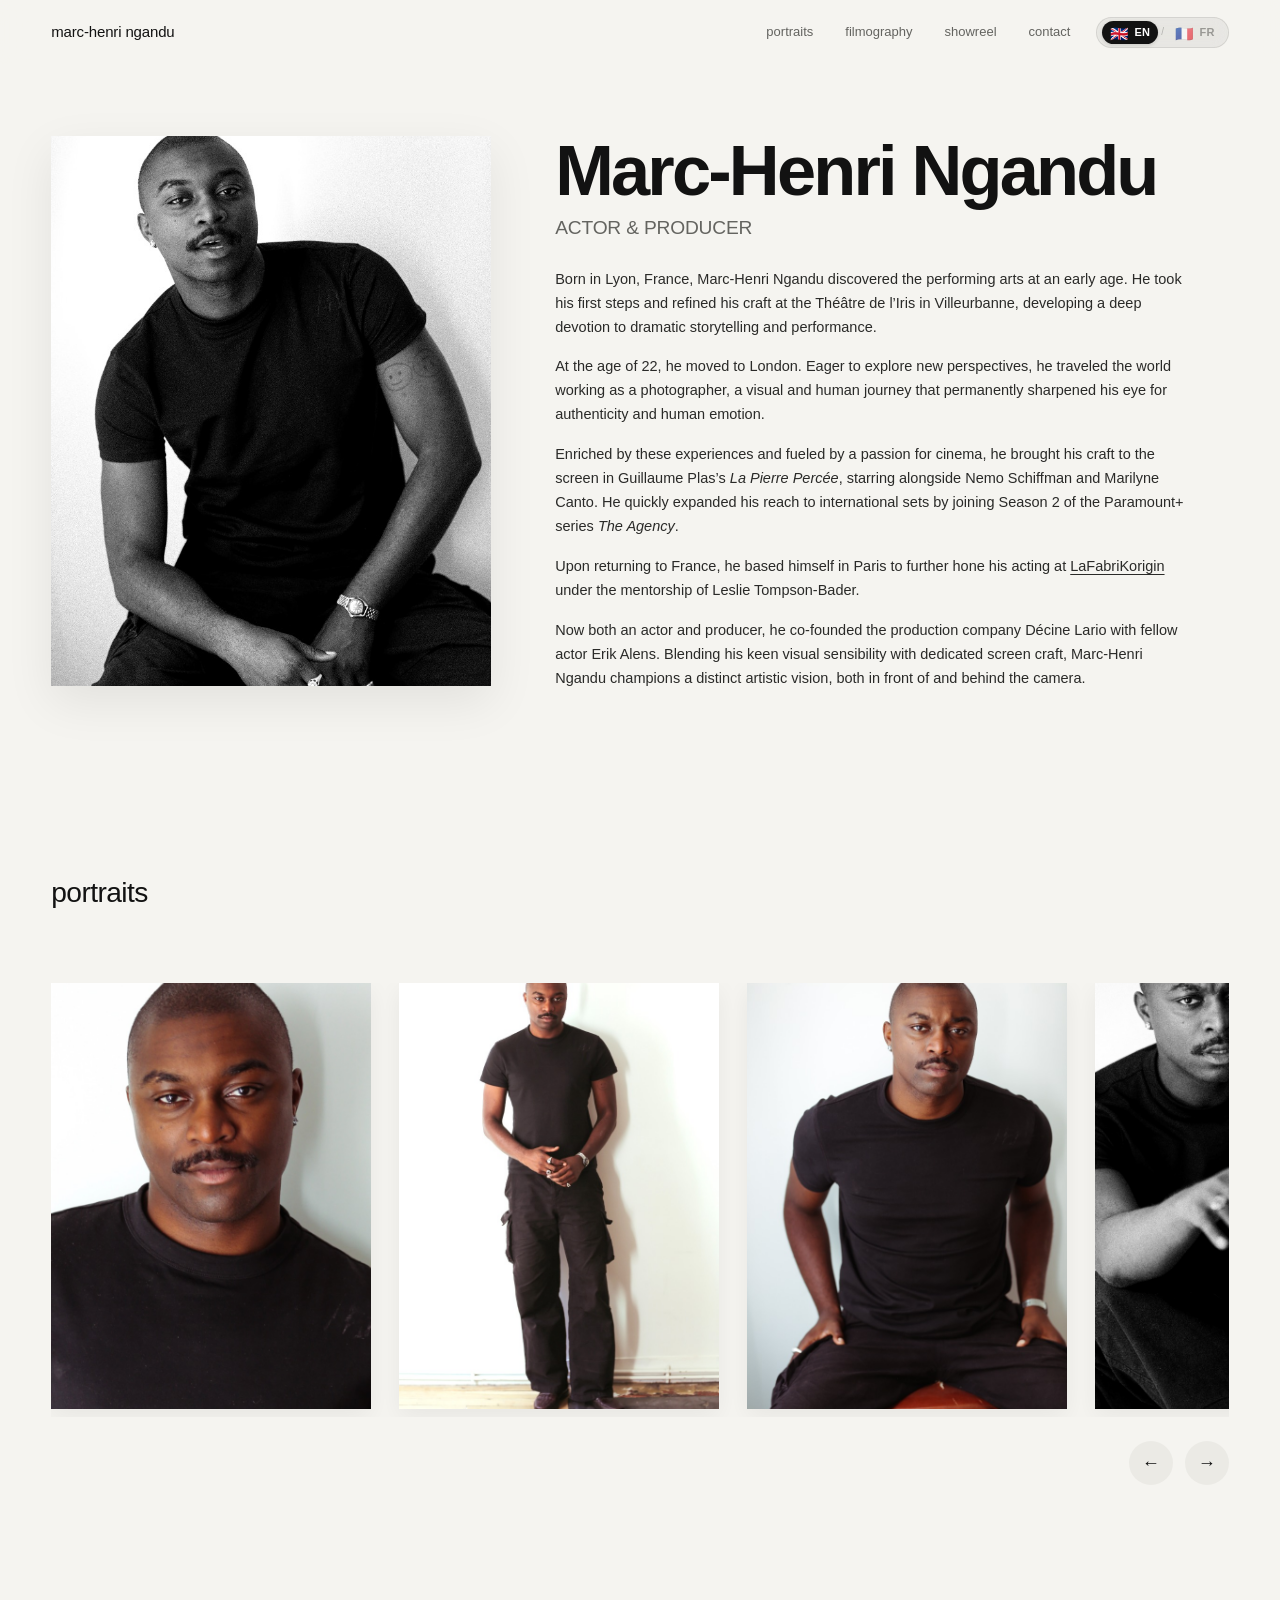
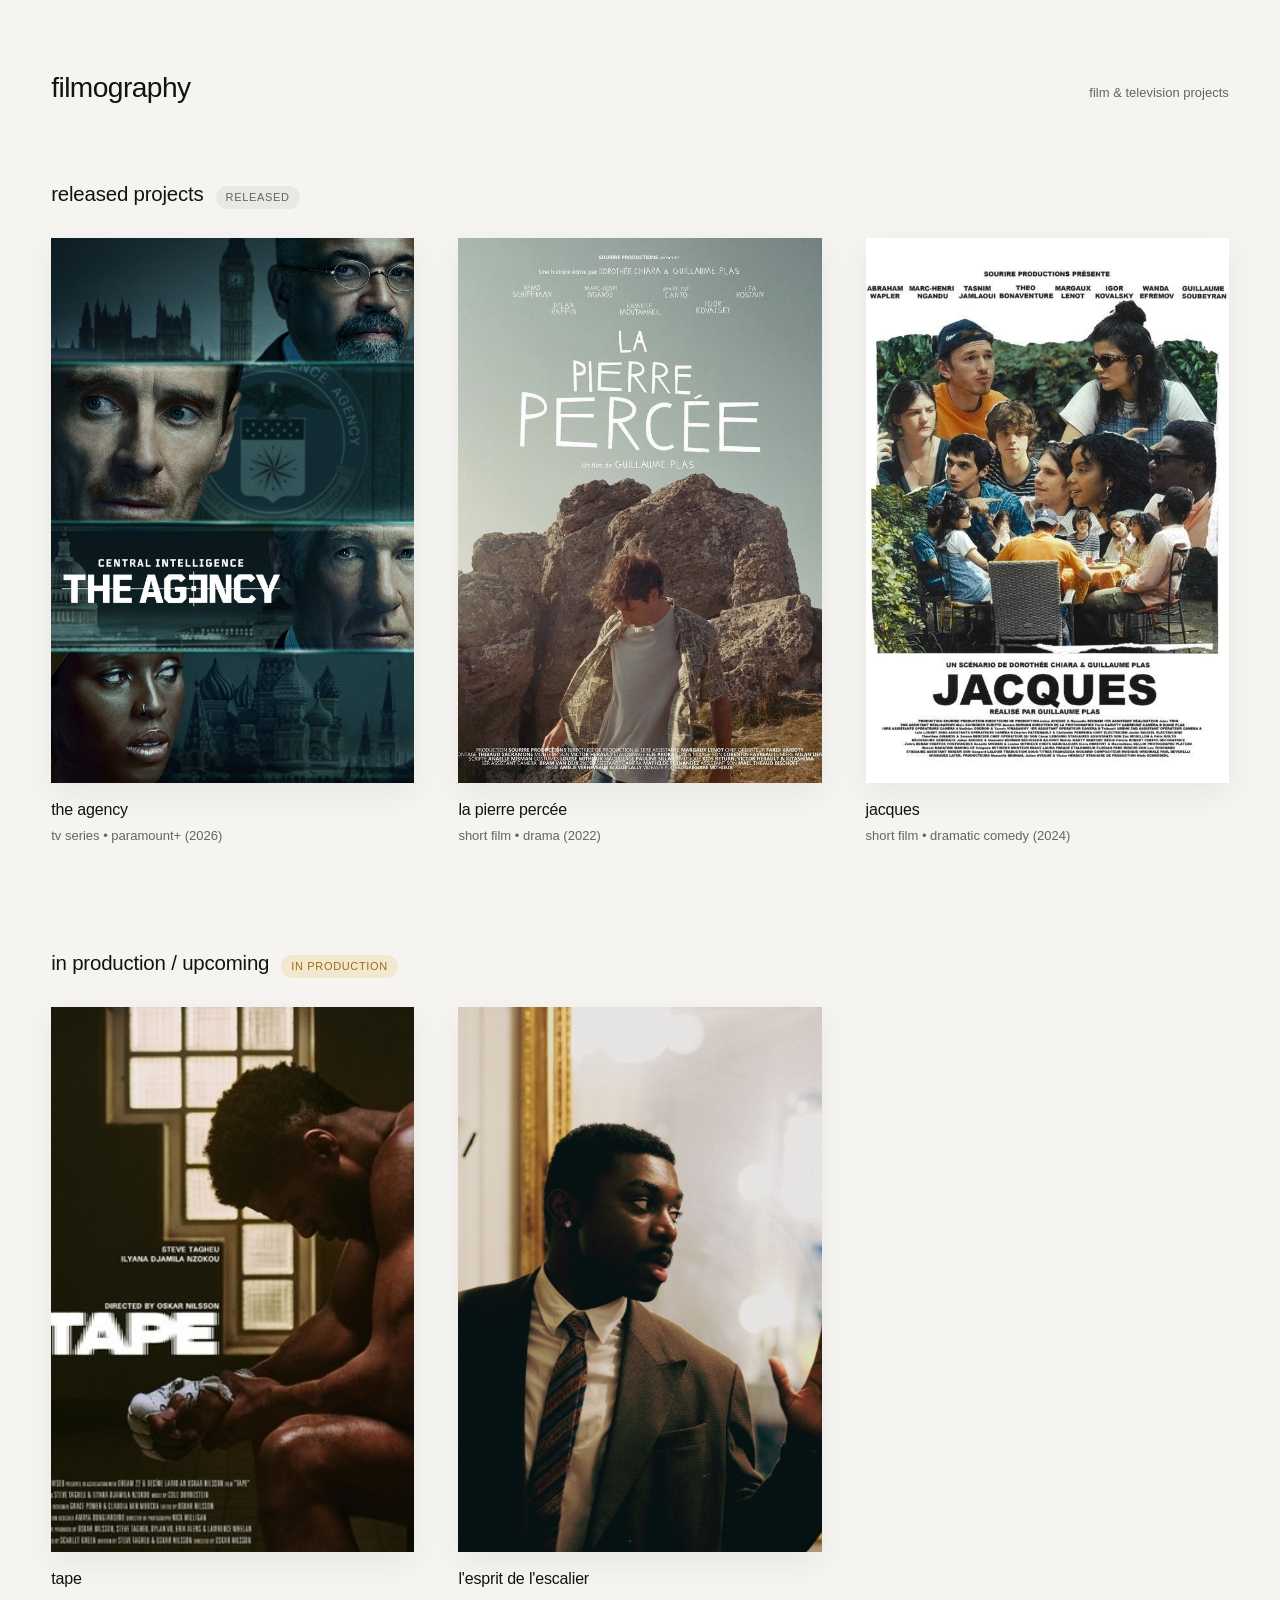
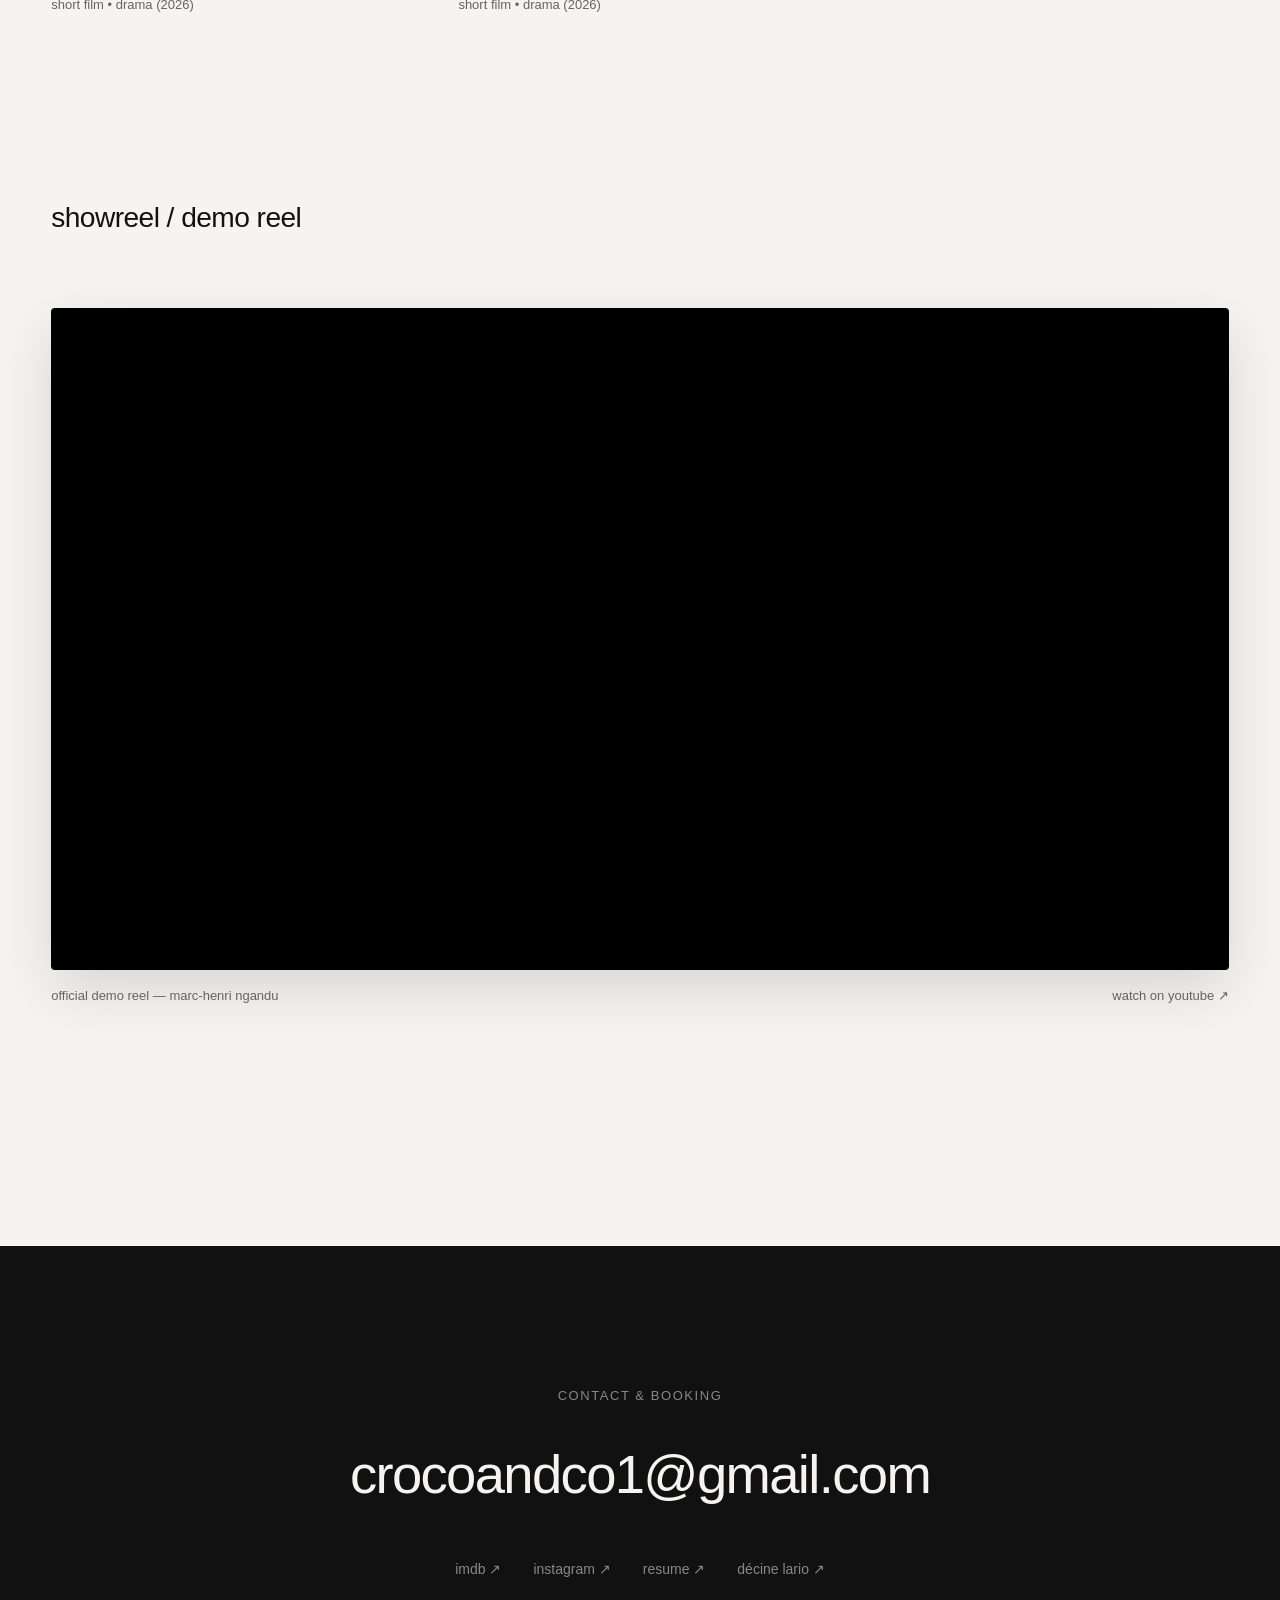
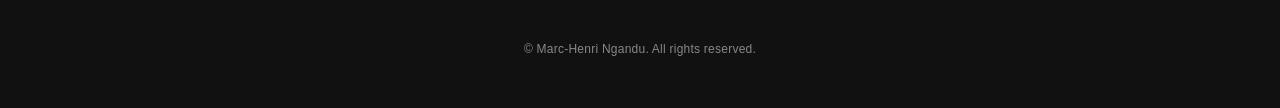
==== commit c4b5daed: "feat: update bio, flag language switcher, project dates (2026) and cast credits" ====
--- a/index.html
+++ b/index.html
@@ -1,5 +1,5 @@
 <!DOCTYPE html>
-<html lang="fr" dir="ltr">
+<html lang="en" dir="ltr">
 <head>
   <meta charset="utf-8">
   <meta name="viewport" content="width=device-width, initial-scale=1">
@@ -18,17 +18,25 @@
     <div class="header-inner">
       <a href="#top" class="site-title">marc-henri ngandu</a>
       
-      <nav class="header-nav">
-        <a href="#portraits" class="nav-link" data-i18n="nav_portraits">portraits</a>
-        <a href="#filmography" class="nav-link" data-i18n="nav_filmography">filmographie</a>
-        <a href="#showreel" class="nav-link" data-i18n="nav_showreel">showreel</a>
-        <a href="#contact" class="nav-link" data-i18n="nav_contact">contact</a>
+      <div class="header-right">
+        <nav class="header-nav" aria-label="Navigation principale">
+          <a href="#portraits" class="nav-link" data-i18n="nav_portraits">portraits</a>
+          <a href="#filmography" class="nav-link" data-i18n="nav_filmography">filmography</a>
+          <a href="#showreel" class="nav-link" data-i18n="nav_showreel">showreel</a>
+          <a href="#contact" class="nav-link" data-i18n="nav_contact">contact</a>
+        </nav>
         
-        <!-- Sélecteur de langue FR / EN Desktop -->
-        <div class="lang-switcher" aria-label="Choix de la langue">
-          <button type="button" class="lang-btn is-active" id="langFr" aria-label="Passer en Français">FR</button>
-          <span class="lang-sep">/</span>
-          <button type="button" class="lang-btn" id="langEn" aria-label="Switch to English">EN</button>
+        <!-- Sélecteur de langue sous forme de drapeaux (accessible directement Desktop ET Mobile) -->
+        <div class="flag-lang-switcher" aria-label="Language selection / Choix de la langue">
+          <button type="button" class="flag-btn is-active" id="langEn" title="English" aria-label="Switch to English">
+            <span class="flag-emoji" aria-hidden="true">🇬🇧</span>
+            <span class="flag-code">EN</span>
+          </button>
+          <span class="flag-sep">/</span>
+          <button type="button" class="flag-btn" id="langFr" title="Français" aria-label="Passer en Français">
+            <span class="flag-emoji" aria-hidden="true">🇫🇷</span>
+            <span class="flag-code">FR</span>
+          </button>
         </div>
 
         <!-- Bouton Burger Mobile -->
@@ -37,21 +45,21 @@
           <span class="burger-line"></span>
           <span class="burger-line"></span>
         </button>
-      </nav>
+      </div>
     </div>
 
     <!-- Menu Plein Écran Mobile (Fond noir texturé centré) -->
     <div class="mobile-nav-overlay" id="mobileNavOverlay" aria-hidden="true">
       <div class="mobile-nav-content">
         <a href="#portraits" class="mobile-nav-link" data-i18n="nav_portraits">portraits</a>
-        <a href="#filmography" class="mobile-nav-link" data-i18n="nav_filmography">filmographie</a>
+        <a href="#filmography" class="mobile-nav-link" data-i18n="nav_filmography">filmography</a>
         <a href="#showreel" class="mobile-nav-link" data-i18n="nav_showreel">showreel</a>
         <a href="#contact" class="mobile-nav-link" data-i18n="nav_contact">contact</a>
 
         <div class="mobile-lang-box" aria-label="Choix de la langue mobile">
-          <button type="button" class="mobile-lang-btn is-active" id="mobileLangFr">FR</button>
+          <button type="button" class="mobile-lang-btn is-active" id="mobileLangEn">🇬🇧 English</button>
           <span style="color: rgba(255, 255, 255, 0.3);">/</span>
-          <button type="button" class="mobile-lang-btn" id="mobileLangEn">EN</button>
+          <button type="button" class="mobile-lang-btn" id="mobileLangFr">🇫🇷 Français</button>
         </div>
       </div>
     </div>
@@ -76,15 +84,15 @@
       <div class="hero-bio-col">
         <div class="hero-header-block">
           <h1 class="hero-main-title">Marc-Henri Ngandu</h1>
-          <div class="hero-subtitle" id="heroSubtitle" data-i18n="hero_roles">Comédien &amp; Producteur</div>
+          <div class="hero-subtitle" id="heroSubtitle" data-i18n="hero_roles">Actor &amp; Producer</div>
         </div>
 
         <div class="hero-bio-text" id="bioTextBlock">
-          <p>Né à Lyon, Marc-Henri Ngandu découvre très tôt le jeu d’acteur. Il fait ses premières armes et affine son jeu au Théâtre de l’Iris à Villeurbanne, développant un attachement profond pour l’incarnation dramatique.</p>
-          <p>À 22 ans, il s’installe à Londres. Avide d’explorer de nouveaux horizons, il parcourt le monde en tant que photographe, un parcours visuel et humain qui aiguise durablement son regard sur l’authenticité et l’émotion humaine.</p>
-          <p>Enrichi par ces expériences et passionné par le cinéma, il porte son travail à l’écran dans <em>La Pierre Percée</em> de Guillaume Plas aux côtés de Nemo Schiffman et Marilyne Canto. Il élargit rapidement son champ d'action sur les plateaux internationaux en rejoignant la saison 2 de la série Paramount+ <em>The Agency</em>.</p>
-          <p>De retour en France, il s'établit à Paris pour perfectionner son travail d'acteur à <a href="https://lafabrikorigin.com/" target="_blank" rel="noopener" style="text-decoration: underline; text-underline-offset: 3px;">LafabriKorigin</a> sous la direction de Leslie Tompson-Bader.</p>
-          <p>Aujourd'hui à la fois comédien et producteur, il cofonde la société de production Décine Lario avec l’acteur Erik Alens. Alliant une sensibilité visuelle affûtée à un engagement total du jeu d’acteur, Marc-Henri Ngandu défend une vision artistique singulière, devant comme derrière la caméra.</p>
+          <p>Born in Lyon, France, Marc-Henri Ngandu discovered the performing arts at an early age. He took his first steps and refined his craft at the Théâtre de l’Iris in Villeurbanne, developing a deep devotion to dramatic storytelling and performance.</p>
+          <p>At the age of 22, he moved to London. Eager to explore new perspectives, he traveled the world working as a photographer, a visual and human journey that permanently sharpened his eye for authenticity and human emotion.</p>
+          <p>Enriched by these experiences and fueled by a passion for cinema, he brought his craft to the screen in Guillaume Plas’s <em>La Pierre Percée</em>, starring alongside Nemo Schiffman and Marilyne Canto. He quickly expanded his reach to international sets by joining Season 2 of the Paramount+ series <em>The Agency</em>.</p>
+          <p>Upon returning to France, he based himself in Paris to further hone his acting at <a href="https://lafabrikorigin.com/" target="_blank" rel="noopener" style="text-decoration: underline; text-underline-offset: 3px;">LaFabriKorigin</a> under the mentorship of Leslie Tompson-Bader.</p>
+          <p>Now both an actor and producer, he co-founded the production company Décine Lario with fellow actor Erik Alens. Blending his keen visual sensibility with dedicated screen craft, Marc-Henri Ngandu champions a distinct artistic vision, both in front of and behind the camera.</p>
         </div>
       </div>
 
@@ -206,8 +214,8 @@
     <section class="section-container" id="filmography">
       
       <div class="section-header">
-        <h2 class="section-title" data-i18n="section_filmography">filmographie</h2>
-        <span class="section-subtitle" data-i18n="subtitle_filmography">projets cinéma &amp; séries</span>
+        <h2 class="section-title" data-i18n="section_filmography">filmography</h2>
+        <span class="section-subtitle" data-i18n="subtitle_filmography">film &amp; television projects</span>
       </div>
 
       <div class="filmography-subsections">
@@ -215,7 +223,7 @@
         <!-- 3.A PROJETS SORTIS (RELEASED) -->
         <div class="film-subsection">
           <div class="film-subsection-header">
-            <h3 class="film-subsection-title" data-i18n="group_released">projets sortis</h3>
+            <h3 class="film-subsection-title" data-i18n="group_released">released projects</h3>
             <span class="film-subsection-badge">released</span>
           </div>
 
@@ -227,16 +235,16 @@
                      data-full="assets/images/the-agency.jpg"
                      role="button"
                      tabindex="0"
-                     aria-label="Ouvrir les détails de The Agency">
+                     aria-label="Open The Agency details">
               <div class="project-poster-wrap">
                 <img src="assets/images/the-agency.jpg" alt="The Agency — Paramount+" loading="lazy">
                 <div class="project-card-overlay">
-                  <span class="project-overlay-view-btn" data-i18n="view_project">détails du projet ↗</span>
+                  <span class="project-overlay-view-btn" data-i18n="view_project">project details ↗</span>
                 </div>
               </div>
               <div class="project-card-info">
                 <h4 class="project-card-title">the agency</h4>
-                <div class="project-card-meta" data-i18n="agency_meta">série tv • paramount+ (2024)</div>
+                <div class="project-card-meta" data-i18n="agency_meta">tv series • paramount+ (2026)</div>
               </div>
             </article>
 
@@ -246,16 +254,16 @@
                      data-full="assets/images/la-pierre-percee.jpg"
                      role="button"
                      tabindex="0"
-                     aria-label="Ouvrir les détails de La Pierre Percée">
+                     aria-label="Open La Pierre Percée details">
               <div class="project-poster-wrap">
                 <img src="assets/images/la-pierre-percee.jpg" alt="La Pierre Percée — Guillaume Plas" loading="lazy">
                 <div class="project-card-overlay">
-                  <span class="project-overlay-view-btn" data-i18n="view_project">détails du projet ↗</span>
+                  <span class="project-overlay-view-btn" data-i18n="view_project">project details ↗</span>
                 </div>
               </div>
               <div class="project-card-info">
                 <h4 class="project-card-title">la pierre percée</h4>
-                <div class="project-card-meta" data-i18n="pierre_meta">court-métrage • drame (2022)</div>
+                <div class="project-card-meta" data-i18n="pierre_meta">short film • drama (2022)</div>
               </div>
             </article>
 
@@ -265,16 +273,16 @@
                      data-full="assets/images/jacques.jpg"
                      role="button"
                      tabindex="0"
-                     aria-label="Ouvrir les détails de Jacques">
+                     aria-label="Open Jacques details">
               <div class="project-poster-wrap">
                 <img src="assets/images/jacques.jpg" alt="Jacques — Guillaume Plas" loading="lazy">
                 <div class="project-card-overlay">
-                  <span class="project-overlay-view-btn" data-i18n="view_project">détails du projet ↗</span>
+                  <span class="project-overlay-view-btn" data-i18n="view_project">project details ↗</span>
                 </div>
               </div>
               <div class="project-card-info">
                 <h4 class="project-card-title">jacques</h4>
-                <div class="project-card-meta" data-i18n="jacques_meta">court-métrage • comédie dramatique (2024)</div>
+                <div class="project-card-meta" data-i18n="jacques_meta">short film • dramatic comedy (2024)</div>
               </div>
             </article>
 
@@ -284,7 +292,7 @@
         <!-- 3.B PROJETS EN PRODUCTION (IN PRODUCTION / À VENIR) -->
         <div class="film-subsection">
           <div class="film-subsection-header">
-            <h3 class="film-subsection-title" data-i18n="group_in_prod">en production / à venir</h3>
+            <h3 class="film-subsection-title" data-i18n="group_in_prod">in production / upcoming</h3>
             <span class="film-subsection-badge badge-in-prod">in production</span>
           </div>
 
@@ -296,16 +304,16 @@
                      data-full="assets/images/tape.jpg"
                      role="button"
                      tabindex="0"
-                     aria-label="Ouvrir les détails de Tape">
+                     aria-label="Open Tape details">
               <div class="project-poster-wrap">
                 <img src="assets/images/tape.jpg" alt="Tape — Oskar Nilsson" loading="lazy">
                 <div class="project-card-overlay">
-                  <span class="project-overlay-view-btn" data-i18n="view_project">détails du projet ↗</span>
+                  <span class="project-overlay-view-btn" data-i18n="view_project">project details ↗</span>
                 </div>
               </div>
               <div class="project-card-info">
                 <h4 class="project-card-title">tape</h4>
-                <div class="project-card-meta" data-i18n="tape_meta">court-métrage • drame (2025)</div>
+                <div class="project-card-meta" data-i18n="tape_meta">short film • drama (2026)</div>
               </div>
             </article>
 
@@ -315,16 +323,16 @@
                      data-full="assets/images/affiche-esprit-de-escalier.jpg"
                      role="button"
                      tabindex="0"
-                     aria-label="Ouvrir les détails de L'esprit de l'escalier">
+                     aria-label="Open L'esprit de l'escalier details">
               <div class="project-poster-wrap">
                 <img src="assets/images/affiche-esprit-de-escalier.jpg" alt="L'esprit de l'escalier — Ulysse Josselin" loading="lazy">
                 <div class="project-card-overlay">
-                  <span class="project-overlay-view-btn" data-i18n="view_project">détails du projet ↗</span>
+                  <span class="project-overlay-view-btn" data-i18n="view_project">project details ↗</span>
                 </div>
               </div>
               <div class="project-card-info">
                 <h4 class="project-card-title">l'esprit de l'escalier</h4>
-                <div class="project-card-meta" data-i18n="esprit_meta">court-métrage • drame (en production)</div>
+                <div class="project-card-meta" data-i18n="esprit_meta">short film • drama (2026)</div>
               </div>
             </article>
 
@@ -341,21 +349,21 @@
     <section class="section-container" id="showreel">
       
       <div class="section-header">
-        <h2 class="section-title" data-i18n="section_showreel">showreel / bande démo</h2>
+        <h2 class="section-title" data-i18n="section_showreel">showreel / demo reel</h2>
       </div>
 
       <div class="showreel-container">
         <div class="showreel-frame">
           <iframe 
             src="https://www.youtube-nocookie.com/embed/iYLkJ9MBk0Y?controls=1&modestbranding=1&rel=0" 
-            title="Marc-Henri Ngandu — Showreel / Bande Démo" 
+            title="Marc-Henri Ngandu — Official Demo Reel" 
             allow="accelerometer; autoplay; clipboard-write; encrypted-media; gyroscope; picture-in-picture" 
             allowfullscreen>
           </iframe>
         </div>
         <div class="showreel-caption">
-          <span data-i18n="showreel_sub">bande démo officielle — marc-henri ngandu</span>
-          <a href="https://www.youtube.com/watch?v=iYLkJ9MBk0Y" target="_blank" rel="noopener" data-i18n="view_youtube">voir sur youtube ↗</a>
+          <span data-i18n="showreel_sub">official demo reel — marc-henri ngandu</span>
+          <a href="https://www.youtube.com/watch?v=iYLkJ9MBk0Y" target="_blank" rel="noopener" data-i18n="view_youtube">watch on youtube ↗</a>
         </div>
       </div>
 
@@ -376,7 +384,7 @@
       <div class="footer-social-links">
         <a href="https://www.imdb.com/fr/name/nm13514283/" target="_blank" rel="noopener" class="footer-social-link">imdb ↗</a>
         <a href="https://www.instagram.com/marckenrii" target="_blank" rel="noopener" class="footer-social-link">instagram ↗</a>
-        <a href="assets/cv-marc-henri-ngandu-fr.pdf" target="_blank" rel="noopener" class="footer-social-link" id="footerCvLink" data-i18n="footer_cv">cv ↗</a>
+        <a href="assets/resume-marc-henri-ngandu-en.pdf" target="_blank" rel="noopener" class="footer-social-link" id="footerCvLink" data-i18n="footer_cv">resume ↗</a>
         <a href="https://decinelario.com" target="_blank" rel="noopener" class="footer-social-link">décine lario ↗</a>
       </div>
 
@@ -521,17 +529,17 @@
           label_cast: "distribution",
           label_status: "statut / sortie",
           label_synopsis: "synopsis & note",
-          agency_meta: "série tv • paramount+ (2024)",
+          agency_meta: "série tv • paramount+ (2026)",
           pierre_meta: "court-métrage • drame (2022)",
           jacques_meta: "court-métrage • comédie dramatique (2024)",
-          tape_meta: "court-métrage • drame (2025)",
-          esprit_meta: "court-métrage • drame (en production)",
+          tape_meta: "court-métrage • drame (2026)",
+          esprit_meta: "court-métrage • drame (2026)",
           bio_paragraphs: [
-            "Né à Lyon, Marc-Henri Ngandu découvre très tôt le jeu d’acteur. Il fait ses premières armes et affine son jeu au Théâtre de l’Iris à Villeurbanne, développant un attachement profond pour l’incarnation dramatique.",
-            "À 22 ans, il s’installe à Londres. Avide d’explorer de nouveaux horizons, il parcourt le monde en tant que photographe, un parcours visuel et humain qui aiguise durablement son regard sur l’authenticité et l’émotion humaine.",
-            "Enrichi par ces expériences et passionné par le cinéma, il porte son travail à l’écran dans <em>La Pierre Percée</em> de Guillaume Plas aux côtés de Nemo Schiffman et Marilyne Canto. Il élargit rapidement son champ d'action sur les plateaux internationaux en rejoignant la saison 2 de la série Paramount+ <em>The Agency</em>.",
-            "De retour en France, il s'établit à Paris pour perfectionner son travail d'acteur à <a href='https://lafabrikorigin.com/' target='_blank' rel='noopener' style='text-decoration: underline; text-underline-offset: 3px;'>LafabriKorigin</a> sous la direction de Leslie Tompson-Bader.",
-            "Aujourd'hui à la fois comédien et producteur, il cofonde la société de production Décine Lario avec l’acteur Erik Alens. Alliant une sensibilité visuelle affûtée à un engagement total du jeu d’acteur, Marc-Henri Ngandu défend une vision artistique singulière, devant comme derrière la caméra."
+            "Né à Lyon, Marc-Henri Ngandu découvre très tôt le jeu d'acteur. Il fait ses premières armes et affine son jeu au Théâtre de l'Iris à Villeurbanne, développant un attachement profond pour l'incarnation dramatique.",
+            "À 22 ans, il s'installe à Londres. Avide d'explorer de nouveaux horizons, il parcourt le monde en tant que photographe, une expérience visuelle et humaine qui affine durablement son regard sur l'authenticité et l'émotion humaine.",
+            "Enrichi par ces expériences et passionné par le cinéma, il porte son travail à l'écran dans <em>La Pierre Percée</em> de Guillaume Plas, aux côtés de Nemo Schiffman et Marilyne Canto. Il s'ouvre rapidement aux plateaux internationaux en rejoignant la saison 2 de la série Paramount+ <em>The Agency</em>.",
+            "De retour en France, il s'établit à Paris pour perfectionner son travail d'acteur à <a href='https://lafabrikorigin.com/' target='_blank' rel='noopener' style='text-decoration: underline; text-underline-offset: 3px;'>LaFabriKorigin</a>, sous la direction de Leslie Tompson-Bader.",
+            "Aujourd'hui à la fois comédien et producteur, il cofonde la société de production Décine Lario avec l'acteur Erik Alens. Alliant une sensibilité visuelle affûtée à un engagement total dans le jeu d'acteur, Marc-Henri Ngandu défend une vision artistique singulière, devant comme derrière la caméra."
           ]
         },
         en: {
@@ -560,16 +568,16 @@
           label_cast: "cast",
           label_status: "status / release",
           label_synopsis: "synopsis & director's note",
-          agency_meta: "tv series • paramount+ (2024)",
+          agency_meta: "tv series • paramount+ (2026)",
           pierre_meta: "short film • drama (2022)",
           jacques_meta: "short film • dramatic comedy (2024)",
-          tape_meta: "short film • drama (2025)",
-          esprit_meta: "short film • drama (in production)",
+          tape_meta: "short film • drama (2026)",
+          esprit_meta: "short film • drama (2026)",
           bio_paragraphs: [
             "Born in Lyon, France, Marc-Henri Ngandu discovered the performing arts at an early age. He took his first steps and refined his craft at the Théâtre de l’Iris in Villeurbanne, developing a deep devotion to dramatic storytelling and performance.",
             "At the age of 22, he moved to London. Eager to explore new perspectives, he traveled the world working as a photographer, a visual and human journey that permanently sharpened his eye for authenticity and human emotion.",
             "Enriched by these experiences and fueled by a passion for cinema, he brought his craft to the screen in Guillaume Plas’s <em>La Pierre Percée</em>, starring alongside Nemo Schiffman and Marilyne Canto. He quickly expanded his reach to international sets by joining Season 2 of the Paramount+ series <em>The Agency</em>.",
-            "Upon returning to France, he based himself in Paris to further hone his acting at <a href='https://lafabrikorigin.com/' target='_blank' rel='noopener' style='text-decoration: underline; text-underline-offset: 3px;'>LafabriKorigin</a> under the mentorship of Leslie Tompson-Bader.",
+            "Upon returning to France, he based himself in Paris to further hone his acting at <a href='https://lafabrikorigin.com/' target='_blank' rel='noopener' style='text-decoration: underline; text-underline-offset: 3px;'>LaFabriKorigin</a> under the mentorship of Leslie Tompson-Bader.",
             "Now both an actor and producer, he co-founded the production company Décine Lario with fellow actor Erik Alens. Blending his keen visual sensibility with dedicated screen craft, Marc-Henri Ngandu champions a distinct artistic vision, both in front of and behind the camera."
           ]
         }
@@ -583,9 +591,9 @@
             role: "AU Soldier (2 épisodes)",
             format: "Série TV (Saison 2) • Drame, Thriller, Espionnage",
             director: "Paramount+ / Showtime • George Clooney & Grant Heslov",
-            cast: "Michael Fassbender, Richard Gere, Jeffrey Wright, Jodie Turner-Smith, Marc-Henri Ngandu",
-            status: "Sorti en 2024",
-            badge: "Released",
+            cast: "Michael Fassbender, Jeffrey Wright, Jodie Turner-Smith, Richard Gere, Katherine Waterston, Harriet Sansom Harris, John Magaro, Saura Lightfoot-Leon, India Fowler",
+            status: "Sortie en 2026",
+            badge: "2026",
             synopsis: "Suivez un monde d'intrigues et de subterfuges encore plus profonds, avec des personnages qui mènent leurs propres batailles tout en luttant contre des menaces existentielles pour la nation et le monde."
           },
           en: {
@@ -593,29 +601,29 @@
             role: "AU Soldier (2 episodes)",
             format: "TV Series (Season 2) • Drama, Thriller, Espionage",
             director: "Paramount+ / Showtime • George Clooney & Grant Heslov",
-            cast: "Michael Fassbender, Richard Gere, Jeffrey Wright, Jodie Turner-Smith, Marc-Henri Ngandu",
-            status: "Released in 2024",
-            badge: "Released",
+            cast: "Michael Fassbender, Jeffrey Wright, Jodie Turner-Smith, Richard Gere, Katherine Waterston, Harriet Sansom Harris, John Magaro, Saura Lightfoot-Leon, India Fowler",
+            status: "Release in 2026",
+            badge: "2026",
             synopsis: "Follow a deeper world of intrigue and subterfuge, where characters fight their own battles while confronting existential threats to the nation and the world."
           }
         },
         "la-pierre-percee": {
           fr: {
             title: "La Pierre Percée",
-            role: "Joseph (rôle principal)",
+            role: "Joseph (second rôle)",
             format: "Court-métrage (24 min) • Drame",
             director: "Réal. Guillaume Plas • Sourire Productions",
-            cast: "Nemo Schiffman, Marilyne Canto, Marc-Henri Ngandu",
+            cast: "Nemo Schiffman, Marilyne Canto, Marc-Henri Ngandu, Léa Rostain, Camille Moutawakil, Dylan Raffin, Igor Kovalsky",
             status: "Sorti en 2022",
             badge: "Released",
             synopsis: "Après une année passée à Paris, Slim, ayant raté ses concours, se voit forcé de rentrer dans son petit village en Isère. Il y retrouve Joseph, son meilleur ami, qui a mal vécu le départ de ce dernier. Les retrouvailles sont difficiles. Sous la chaleur de l’été, entre les non-dits et les rêves déçus, la tension monte."
           },
           en: {
             title: "La Pierre Percée",
-            role: "Joseph (Lead Role)",
+            role: "Joseph (Supporting Role)",
             format: "Short Film (24 min) • Drama",
             director: "Dir. Guillaume Plas • Sourire Productions",
-            cast: "Nemo Schiffman, Marilyne Canto, Marc-Henri Ngandu",
+            cast: "Nemo Schiffman, Marilyne Canto, Marc-Henri Ngandu, Léa Rostain, Camille Moutawakil, Dylan Raffin, Igor Kovalsky",
             status: "Released in 2022",
             badge: "Released",
             synopsis: "After a year in Paris and failing his entrance exams, Slim is forced to return to his small village in Isère. There he reunites with Joseph, his best friend, who took his departure poorly. Reunions prove difficult. In the summer heat, unspoken grievances and broken ambitions make tensions mount."
@@ -650,8 +658,8 @@
             format: "Court-métrage • Drame",
             director: "Réal. Oskar Nilsson • Path 22 & ill Advised / Décine Lario",
             cast: "Marc-Henri Ngandu, Steve Tagheu, Ilyana Djamila Nzokou",
-            status: "En production (2025)",
-            badge: "In Production",
+            status: "Sortie en 2026",
+            badge: "2026",
             synopsis: "Un père célibataire qui se prépare à défendre son titre de champion du monde de kick-boxing va tout risquer pour une audition qui pourrait changer sa vie."
           },
           en: {
@@ -660,8 +668,8 @@
             format: "Short Film • Drama",
             director: "Dir. Oskar Nilsson • Path 22 & ill Advised / Décine Lario",
             cast: "Marc-Henri Ngandu, Steve Tagheu, Ilyana Djamila Nzokou",
-            status: "In Production (2025)",
-            badge: "In Production",
+            status: "Release in 2026",
+            badge: "2026",
             synopsis: "A single father preparing to defend his world kick-boxing champion title risks everything for a life-altering casting audition."
           }
         },
@@ -672,8 +680,8 @@
             format: "Court-métrage • Drame",
             director: "Réal. Ulysse Josselin",
             cast: "Marc-Henri Ngandu, Margaux Lenot, Galice Cassagnes, Alix Gavoille",
-            status: "En production",
-            badge: "In Production",
+            status: "2026",
+            badge: "2026",
             synopsis: "Le temps d'une nuit, dans un vaste appartement parisien, une bande de potes issus d'un milieu privilégié se retrouve pour une soirée où tout semble permis : ironie, provocations, faux débats politiques et règlements de comptes."
           },
           en: {
@@ -682,14 +690,14 @@
             format: "Short Film • Drama",
             director: "Dir. Ulysse Josselin",
             cast: "Marc-Henri Ngandu, Margaux Lenot, Galice Cassagnes, Alix Gavoille",
-            status: "In Production",
-            badge: "In Production",
+            status: "2026",
+            badge: "2026",
             synopsis: "Over the course of a night in a sprawling Parisian apartment, a circle of friends from privileged backgrounds gather for an evening where everything seems permitted: irony, provocations, mock political debates, and settling scores."
           }
         }
       };
 
-      let currentLang = "fr";
+      let currentLang = "en";
 
       function populateDrawer(projId) {
         const dataGroup = PROJECTS_DATA[projId];
@@ -760,8 +768,8 @@
       if (langFrBtn) langFrBtn.addEventListener("click", () => setLanguage("fr"));
       if (langEnBtn) langEnBtn.addEventListener("click", () => setLanguage("en"));
 
-      // Initialiser la langue par défaut (FR)
-      setLanguage("fr");
+      // Initialiser la langue par défaut (EN)
+      setLanguage("en");
 
 
       // ----------------------------------------------------
--- a/styles.css
+++ b/styles.css
@@ -113,40 +113,74 @@
   opacity: 1;
 }
 
-/* Lang Switcher */
-.lang-switcher {
-  display: flex;
-  align-items: center;
-  gap: 6px;
-  font-size: 13px;
-  text-transform: uppercase;
-  letter-spacing: 0.04em;
+.header-right {
+  display: flex;
+  align-items: center;
+  gap: clamp(12px, 2vw, 32px);
+}
+
+/* Flag Language Switcher (Intuitif & accessible Desktop et Mobile) */
+.flag-lang-switcher {
+  display: inline-flex;
+  align-items: center;
+  gap: 2px;
+  background: rgba(18, 18, 18, 0.05);
+  border: 1px solid rgba(18, 18, 18, 0.09);
+  border-radius: 999px;
+  padding: 3px 5px;
+  backdrop-filter: blur(8px);
+  -webkit-backdrop-filter: blur(8px);
   user-select: none;
-}
-
-.lang-btn {
-  background: none;
+  transition: all 0.25s ease;
+}
+
+.flag-btn {
+  display: inline-flex;
+  align-items: center;
+  gap: 5px;
+  background: transparent;
   border: none;
-  padding: 0;
+  border-radius: 999px;
+  padding: 4px 8px;
   font-family: inherit;
-  font-size: 12px;
+  font-size: 11px;
+  font-weight: 600;
+  letter-spacing: 0.03em;
+  color: var(--text-muted);
   cursor: pointer;
-  color: var(--text-muted);
-  transition: color 0.2s ease;
-}
-
-.lang-btn:hover {
+  opacity: 0.6;
+  transition: all 0.2s cubic-bezier(0.16, 1, 0.3, 1);
+}
+
+.flag-btn .flag-emoji {
+  font-size: 15px;
+  line-height: 1;
+  display: inline-block;
+  transform: translateY(0.5px);
+}
+
+.flag-btn .flag-code {
+  font-size: 11px;
+  line-height: 1;
+  font-weight: 600;
+}
+
+.flag-btn:hover {
+  opacity: 0.95;
   color: var(--text-main);
 }
 
-.lang-btn.is-active {
-  color: var(--text-main);
-  font-weight: 600;
-}
-
-.lang-sep {
-  color: var(--text-light);
-  font-size: 11px;
+.flag-btn.is-active {
+  opacity: 1;
+  color: #ffffff;
+  background: #121212;
+  box-shadow: 0 1px 4px rgba(0, 0, 0, 0.15);
+}
+
+.flag-sep {
+  color: rgba(18, 18, 18, 0.25);
+  font-size: 10px;
+  margin: 0 1px;
 }
 
 /* ==========================================================================
@@ -1056,12 +1090,27 @@
     gap: 4px;
   }
 
-  .header-nav .nav-link,
-  .header-nav .lang-switcher {
+  .header-nav {
     display: none;
+  }
+
+  .flag-lang-switcher {
+    display: inline-flex;
   }
 
   .burger-menu-btn {
     display: flex;
   }
 }
+
+@media (max-width: 480px) {
+  .flag-btn .flag-code {
+    display: none;
+  }
+  .flag-btn {
+    padding: 3px 5px;
+  }
+  .flag-btn .flag-emoji {
+    font-size: 16px;
+  }
+}
